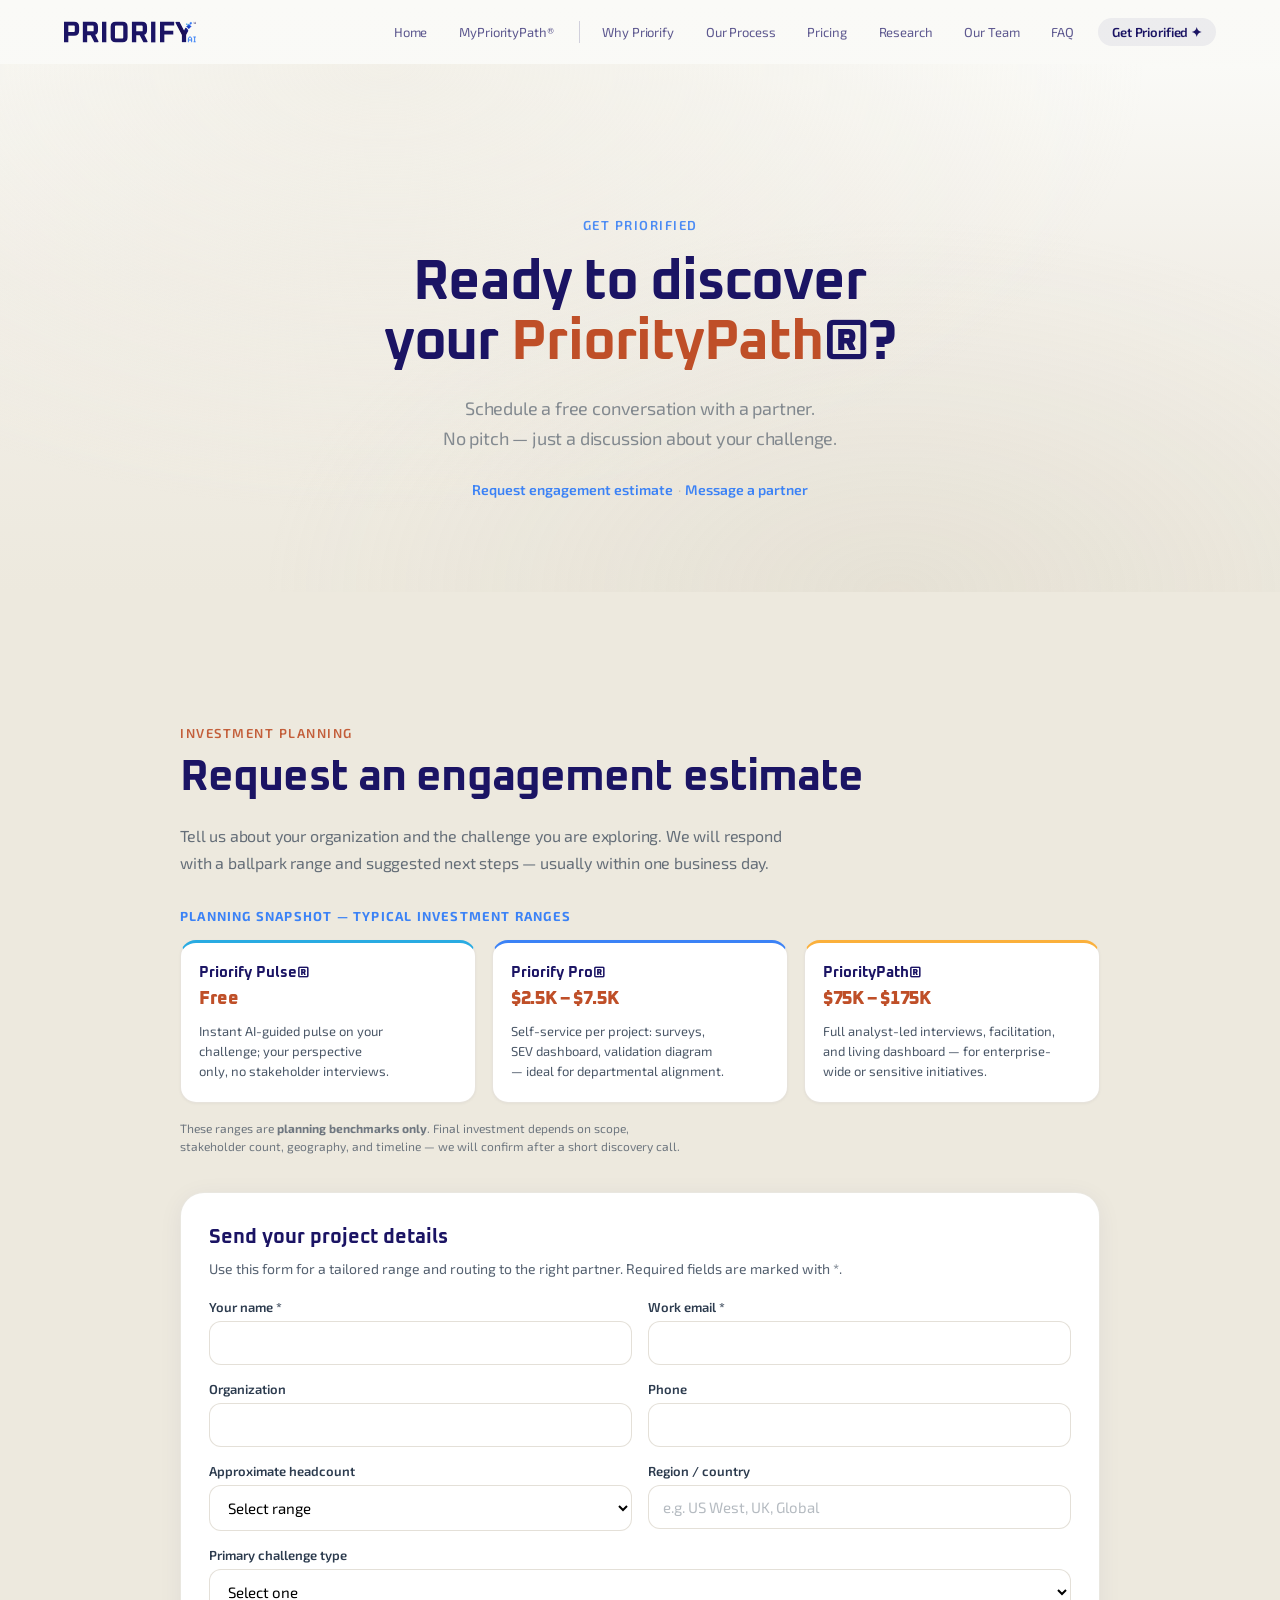
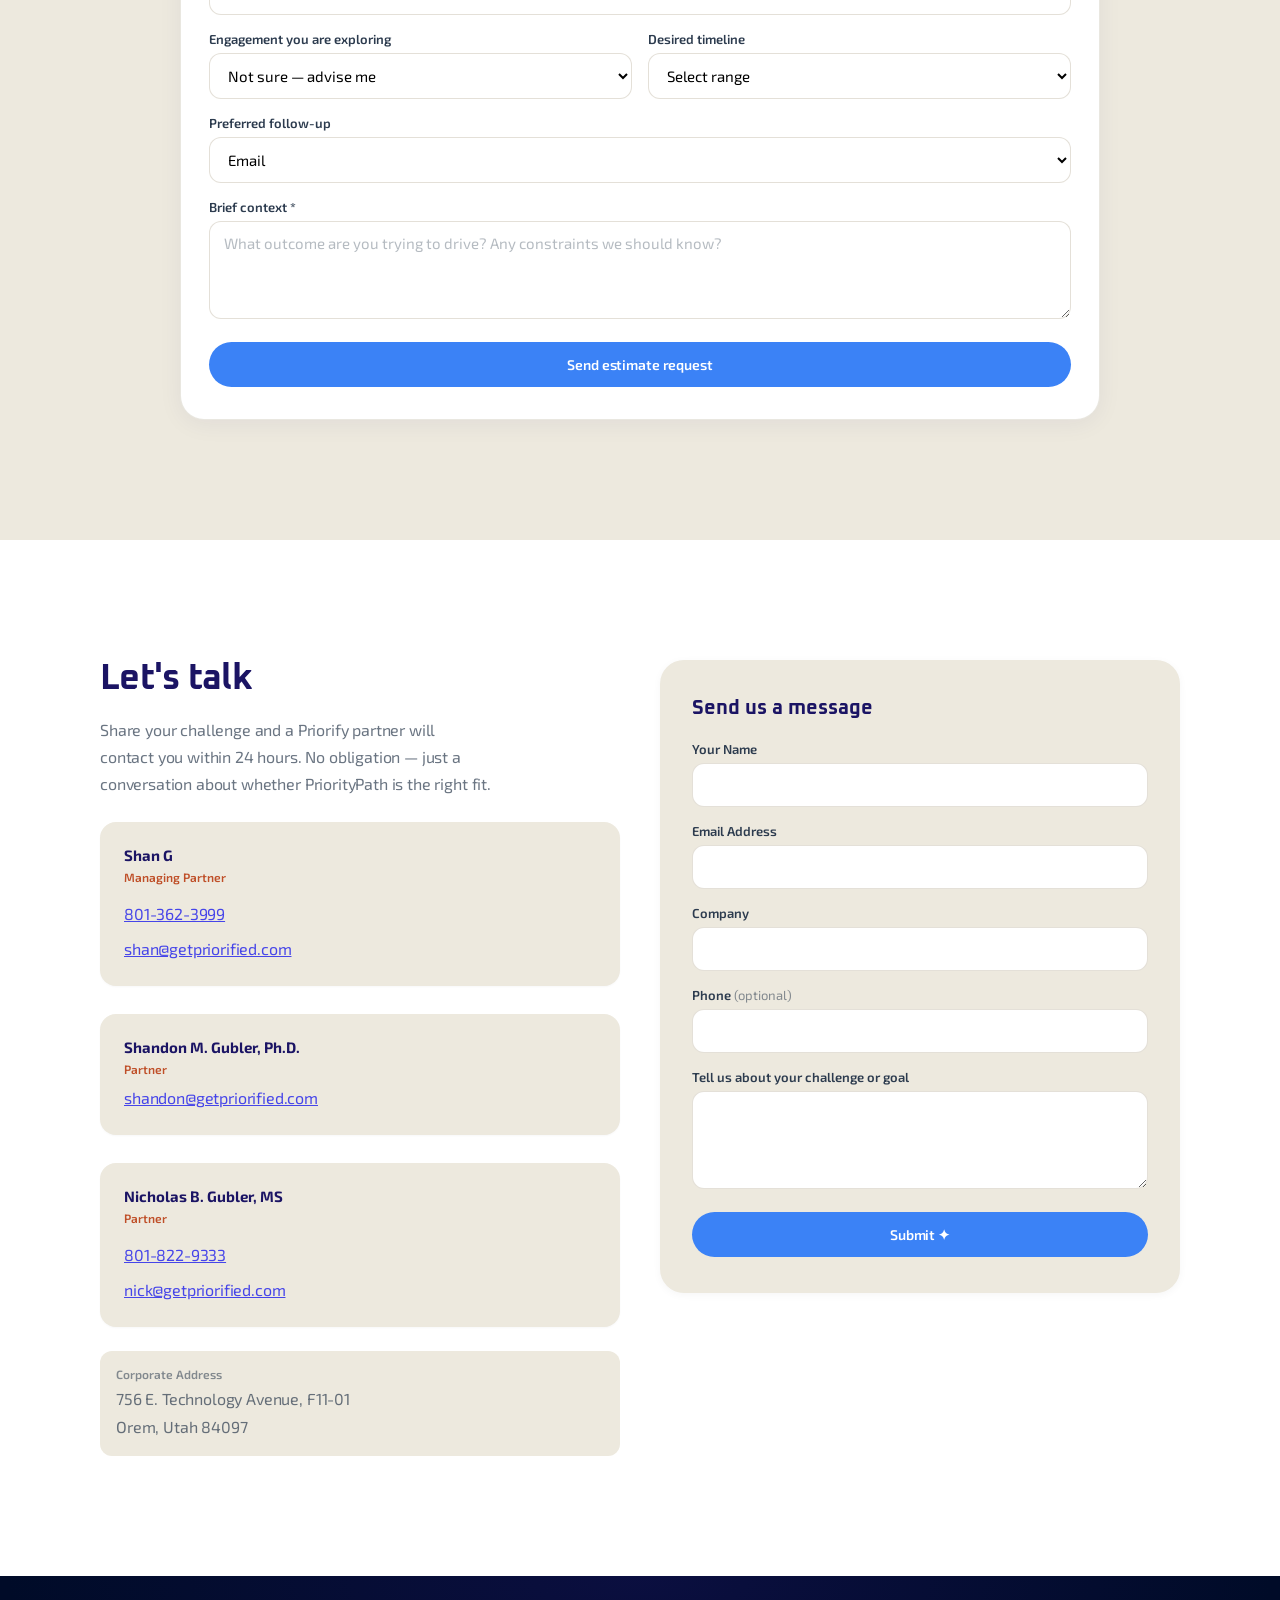
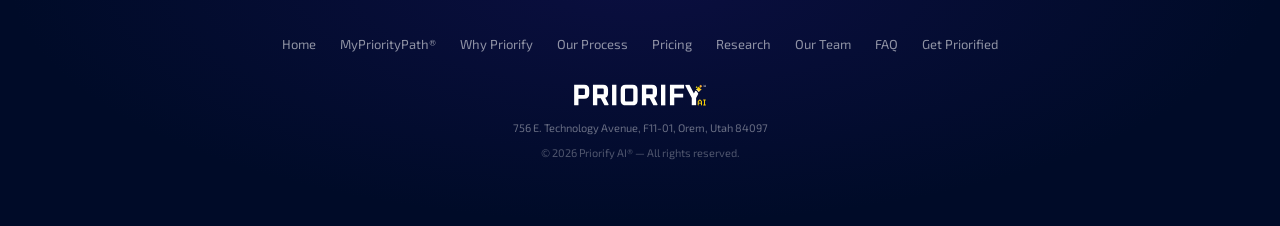
==== contact/index.html @ db8ce586 "Initial commit: Priorify static site (pages, assets, team grid, process SVGs) Made-with: Cursor" ====
<!DOCTYPE html>
<html lang="en">
  <head>
    <meta charset="utf-8" />
    <meta name="viewport" content="width=device-width, initial-scale=1" />
    <script>
      window.dataLayer = window.dataLayer || [];
    </script>
    <script>
      (function (w, d, s, l, i) {
        w[l] = w[l] || [];
        w[l].push({ "gtm.start": new Date().getTime(), event: "gtm.js" });
        var f = d.getElementsByTagName(s)[0],
          j = d.createElement(s),
          dl = l != "dataLayer" ? "&l=" + l : "";
        j.async = true;
        j.src = "https://www.googletagmanager.com/gtm.js?id=" + i + dl;
        f.parentNode.insertBefore(j, f);
      })(window, document, "script", "dataLayer", "GTM-PLTQ3Q4B");
    </script>
    <!-- GA4 pageviews: gtag + analytics.js. Do not add a second GA4 Configuration tag in GTM. -->
    <script async src="https://www.googletagmanager.com/gtag/js?id=G-PKGY8GTT1T"></script>
    <script src="/js/analytics.js"></script>
    <title>Contact — Priorify AI</title>
    <meta
      name="description"
      content="Request an engagement estimate or message a Priorify partner. Planning ranges for Pulse, Pro, and PriorityPath — responses typically within one business day."
    />
    <link rel="canonical" href="https://priorify.ai/contact/" />
    <link rel="icon" href="/assets/images/favicon-y.svg" type="image/svg+xml" />
    <link rel="apple-touch-icon" href="/assets/images/favicon-y.svg" />
    <meta property="og:type" content="website" />
    <meta property="og:url" content="https://priorify.ai/contact/" />
    <meta property="og:title" content="Contact — Priorify AI" />
    <meta property="og:description" content="Request an engagement estimate or message a Priorify partner. Planning ranges for Pulse, Pro, and PriorityPath — responses typically within one business day." />
    <meta property="og:image" content="https://priorify.ai/assets/images/logo-blue.svg" />
    <meta property="og:site_name" content="Priorify® — The Prioritization Company" />
    <meta name="twitter:card" content="summary_large_image" />
    <meta name="twitter:title" content="Contact — Priorify AI" />
    <meta name="twitter:description" content="Request an engagement estimate or message a Priorify partner. Planning ranges for Pulse, Pro, and PriorityPath — responses typically within one business day." />
    <meta name="twitter:image" content="https://priorify.ai/assets/images/logo-blue.svg" />
    <link rel="stylesheet" href="/css/main.css" />
  </head>
  <body>
    <noscript
      ><iframe
        src="https://www.googletagmanager.com/ns.html?id=GTM-PLTQ3Q4B"
        height="0"
        width="0"
        style="display: none; visibility: hidden"
        title="Google Tag Manager"
      ></iframe
    ></noscript>

    <header class="site-header" role="banner">
      <a class="skip-link" href="#main">Skip to main content</a>
      <div class="site-header__inner">
        <a class="site-header__logo" href="/">
          <img class="logo-default" src="/assets/images/logo-blue.svg" width="200" height="28" alt="Priorify AI" />
          <img class="logo-scrolled" src="/assets/images/logo-yellow.svg" width="200" height="28" alt="" />
        </a>
        <nav class="site-nav" aria-label="Primary">
          <div class="site-nav__group site-nav__group--paths" role="group" aria-label="Choose your path">
          <a href="/" title="Organization &amp; team engagements">Home</a>
          <a href="/myprioritypath/" class="site-nav__link--individual" title="Individuals — personal &amp; career goals">MyPriorityPath®</a>
          </div>
          <span class="site-nav__sep" aria-hidden="true"></span>
          <div class="site-nav__group site-nav__group--learn" role="group" aria-label="Methodology and company">
          <a href="/why-priorify/">Why Priorify</a>
          <a href="/our-process/">Our Process</a>
          <a href="/pricing/">Pricing</a>
          <a href="/research/">Research</a>
          <a href="/our-team/">Our Team</a>
          <a href="/faq/">FAQ</a>
          </div>
          <a class="btn-nav-cta" href="/contact/" aria-current="page">Get Priorified ✦</a>
        </nav>
        <button type="button" class="site-header__toggle" aria-expanded="false" aria-controls="site-nav-mobile" aria-label="Open menu">
          <span class="site-header__toggle-bar"></span><span class="site-header__toggle-bar"></span><span class="site-header__toggle-bar"></span>
        </button>
      </div>
      <div id="site-nav-mobile" class="site-nav-mobile" hidden>
        <div class="site-nav-mobile__group site-nav-mobile__group--paths" role="group" aria-label="Choose your path">
        <a href="/">Home</a>
        <a href="/myprioritypath/" class="site-nav-mobile__link--individual">MyPriorityPath®</a>
        </div>
        <div class="site-nav-mobile__sep" aria-hidden="true"></div>
        <div class="site-nav-mobile__group site-nav-mobile__group--learn" role="group" aria-label="Methodology and company">
        <a href="/why-priorify/">Why Priorify</a>
        <a href="/our-process/">Our Process</a>
        <a href="/pricing/">Pricing</a>
        <a href="/research/">Research</a>
        <a href="/our-team/">Our Team</a>
        <a href="/faq/">FAQ</a>
        </div>
        <a class="btn-nav-cta" href="/contact/" aria-current="page">Get Priorified ✦</a>
      </div>
    </header>

    <main id="main" class="page-main">
      <section class="hero">
        <div class="hero__inner">
          <p class="hero__label">Get Priorified</p>
          <h1 class="hero__title">Ready to discover your <span class="accent">PriorityPath</span>®?</h1>
          <p class="hero__subtitle">Schedule a free conversation with a partner.<br />No pitch — just a discussion about your challenge.</p>
          <p class="hero__jump">
            <a href="#request-estimate">Request engagement estimate</a><span class="sep" aria-hidden="true">·</span><a href="#send-message">Message a partner</a>
          </p>
        </div>
      </section>

      <section id="request-estimate" class="section section--cream estimate-section" aria-labelledby="estimate-heading">
        <div class="section__inner" style="max-width: 920px">
          <p class="section-label section-label--orange">Investment planning</p>
          <h2 id="estimate-heading" class="section-title">Request an engagement estimate</h2>
          <p class="prose" style="max-width: 640px; margin-bottom: 0">
            Tell us about your organization and the challenge you are exploring. We will respond with a ballpark range and suggested next steps — usually within one business day.
          </p>

          <div class="planning-snapshot">
            <h3 class="planning-snapshot__title" id="snapshot-title">Planning snapshot — typical investment ranges</h3>
            <div class="planning-snapshot__grid">
              <article class="snapshot-card snapshot-card--pulse">
                <h4 class="snapshot-card__name">Priorify Pulse®</h4>
                <p class="snapshot-card__range">Free</p>
                <p class="snapshot-card__note">Instant AI-guided pulse on your challenge; your perspective only, no stakeholder interviews.</p>
              </article>
              <article class="snapshot-card snapshot-card--pro">
                <h4 class="snapshot-card__name">Priorify Pro®</h4>
                <p class="snapshot-card__range">$2.5K – $7.5K</p>
                <p class="snapshot-card__note">Self-service per project: surveys, SEV dashboard, validation diagram — ideal for departmental alignment.</p>
              </article>
              <article class="snapshot-card snapshot-card--path">
                <h4 class="snapshot-card__name">PriorityPath®</h4>
                <p class="snapshot-card__range">$75K – $175K</p>
                <p class="snapshot-card__note">Full analyst-led interviews, facilitation, and living dashboard — for enterprise-wide or sensitive initiatives.</p>
              </article>
            </div>
            <p class="estimate-disclaimer">
              These ranges are <strong>planning benchmarks only</strong>. Final investment depends on scope, stakeholder count, geography, and timeline — we will confirm after a short discovery call.
            </p>
          </div>

          <div class="estimate-form-panel">
            <form class="contact-form estimate-form" data-estimate-form action="#" method="post">
              <h3 class="contact-form__title">Send your project details</h3>
              <p class="estimate-form__lede">Use this form for a tailored range and routing to the right partner. Required fields are marked with <span aria-hidden="true">*</span>.</p>
              <p class="form-msg" data-estimate-form-message></p>
              <div class="contact-form__hp" aria-hidden="true">
                <label for="est-hp-website">Company website</label>
                <input id="est-hp-website" name="company_website" type="text" tabindex="-1" autocomplete="off" />
              </div>

              <div class="contact-form__field contact-form__field--split">
                <div>
                  <label for="est-name">Your name <span aria-hidden="true">*</span></label>
                  <input id="est-name" name="name" type="text" autocomplete="name" required />
                </div>
                <div>
                  <label for="est-email">Work email <span aria-hidden="true">*</span></label>
                  <input id="est-email" name="email" type="email" autocomplete="email" required />
                </div>
              </div>

              <div class="contact-form__field contact-form__field--split">
                <div>
                  <label for="est-company">Organization</label>
                  <input id="est-company" name="company" type="text" autocomplete="organization" />
                </div>
                <div>
                  <label for="est-phone">Phone</label>
                  <input id="est-phone" name="phone" type="tel" autocomplete="tel" />
                </div>
              </div>

              <div class="contact-form__field contact-form__field--split">
                <div>
                  <label for="est-headcount">Approximate headcount</label>
                  <select id="est-headcount" name="headcount">
                    <option value="">Select range</option>
                    <option value="1-50">1 – 50</option>
                    <option value="51-500">51 – 500</option>
                    <option value="501-5000">501 – 5,000</option>
                    <option value="5000+">5,000+</option>
                  </select>
                </div>
                <div>
                  <label for="est-region">Region / country</label>
                  <input id="est-region" name="region" type="text" placeholder="e.g. US West, UK, Global" autocomplete="country-name" />
                </div>
              </div>

              <div class="contact-form__field">
                <label for="est-challenge">Primary challenge type</label>
                <select id="est-challenge" name="challenge_type">
                  <option value="">Select one</option>
                  <option value="strategic-alignment">Strategic alignment &amp; prioritization</option>
                  <option value="transformation">Transformation / change</option>
                  <option value="ma">M&amp;A integration</option>
                  <option value="operations">Operations / execution</option>
                  <option value="product">Product or portfolio strategy</option>
                  <option value="culture">Culture / leadership</option>
                  <option value="other">Other</option>
                </select>
              </div>

              <div class="contact-form__field contact-form__field--split">
                <div>
                  <label for="est-tier">Engagement you are exploring</label>
                  <select id="est-tier" name="tier_interest">
                    <option value="">Not sure — advise me</option>
                    <option value="pulse">Pulse (free)</option>
                    <option value="pro">Pro (self-service)</option>
                    <option value="prioritypath">Full PriorityPath®</option>
                  </select>
                </div>
                <div>
                  <label for="est-timeline">Desired timeline</label>
                  <select id="est-timeline" name="timeline">
                    <option value="">Select range</option>
                    <option value="asap">ASAP / this quarter</option>
                    <option value="1-3mo">1 – 3 months</option>
                    <option value="3-6mo">3 – 6 months</option>
                    <option value="exploring">Just exploring</option>
                  </select>
                </div>
              </div>

              <div class="contact-form__field">
                <label for="est-contact-pref">Preferred follow-up</label>
                <select id="est-contact-pref" name="contact_preference">
                  <option value="email">Email</option>
                  <option value="phone">Phone</option>
                </select>
              </div>

              <div class="contact-form__field">
                <label for="est-context">Brief context <span aria-hidden="true">*</span></label>
                <textarea id="est-context" name="context" rows="4" required placeholder="What outcome are you trying to drive? Any constraints we should know?"></textarea>
              </div>

              <button type="submit" class="btn btn--blue contact-form__submit">Send estimate request</button>
            </form>
          </div>
        </div>
      </section>

      <section id="send-message" class="section" aria-labelledby="contact-title">
        <div class="section__inner two-col-split">
          <div>
            <h2 id="contact-title" class="section-title" style="font-size: clamp(24px, 3vw, 36px); margin-bottom: 16px">Let's talk</h2>
            <p class="prose">
              Share your challenge and a Priorify partner will contact you within 24 hours. No obligation — just a conversation about whether PriorityPath is the right fit.
            </p>
            <div class="partner-cards">
              <article class="partner-card">
                <h3 class="partner-card__name"><a href="/shan-g/">Shan G</a></h3>
                <p class="partner-card__role">Managing Partner</p>
                <p class="prose" style="margin-bottom: 8px"><a href="tel:+18013623999">801-362-3999</a></p>
                <p class="prose" style="margin: 0"><a href="mailto:shan@getpriorified.com">shan@getpriorified.com</a></p>
              </article>
              <article class="partner-card">
                <h3 class="partner-card__name"><a href="/shandon-m-gubler/">Shandon M. Gubler, Ph.D.</a></h3>
                <p class="partner-card__role">Partner</p>
                <p class="prose" style="margin: 0"><a href="mailto:shandon@getpriorified.com">shandon@getpriorified.com</a></p>
              </article>
              <article class="partner-card">
                <h3 class="partner-card__name">Nicholas B. Gubler, MS</h3>
                <p class="partner-card__role">Partner</p>
                <p class="prose" style="margin-bottom: 8px"><a href="tel:+18018229333">801-822-9333</a></p>
                <p class="prose" style="margin: 0"><a href="mailto:nick@getpriorified.com">nick@getpriorified.com</a></p>
              </article>
            </div>
            <div class="address-block">
              <p class="address-block__label">Corporate Address</p>
              <p class="prose" style="margin: 0">756 E. Technology Avenue, F11-01<br />Orem, Utah 84097</p>
            </div>
          </div>
          <div>
            <form class="contact-form contact-form--panel" data-contact-form action="#" method="post">
              <h3 class="contact-form__title">Send us a message</h3>
              <p class="form-msg" data-form-message></p>
              <div class="contact-form__hp" aria-hidden="true">
                <label for="contact-hp-website">Company website</label>
                <input id="contact-hp-website" name="company_website" type="text" tabindex="-1" autocomplete="off" />
              </div>
              <div class="contact-form__field">
                <label for="contact-name">Your Name</label>
                <input id="contact-name" name="name" type="text" autocomplete="name" required />
              </div>
              <div class="contact-form__field">
                <label for="contact-email">Email Address</label>
                <input id="contact-email" name="email" type="email" autocomplete="email" required />
              </div>
              <div class="contact-form__field">
                <label for="contact-company">Company</label>
                <input id="contact-company" name="company" type="text" autocomplete="organization" />
              </div>
              <div class="contact-form__field">
                <label for="contact-phone">Phone <span class="optional">(optional)</span></label>
                <input id="contact-phone" name="phone" type="tel" autocomplete="tel" />
              </div>
              <div class="contact-form__field">
                <label for="contact-message">Tell us about your challenge or goal</label>
                <textarea id="contact-message" name="message" rows="4" required></textarea>
              </div>
              <button type="submit" class="btn btn--blue contact-form__submit">Submit ✦</button>
            </form>
          </div>
        </div>
      </section>
    </main>

    <footer class="site-footer" role="contentinfo">
      <div class="site-footer__links">
        <a href="/">Home</a>
        <a href="/myprioritypath/">MyPriorityPath®</a>
        <a href="/why-priorify/">Why Priorify</a>
        <a href="/our-process/">Our Process</a>
        <a href="/pricing/">Pricing</a>
        <a href="/research/">Research</a>
        <a href="/our-team/">Our Team</a>
        <a href="/faq/">FAQ</a>
        <a href="/contact/">Get Priorified</a>
      </div>
      <div class="site-footer__logo"><img src="/assets/images/logo-yellow.svg" width="200" height="28" alt="Priorify AI" /></div>
      <p class="site-footer__addr">756 E. Technology Avenue, F11-01, Orem, Utah 84097</p>
      <p class="site-footer__copy">© <span data-year></span> Priorify AI® — All rights reserved.</p>
    </footer>
    <script src="/js/main.js" defer></script>
  </body>
</html>
---- css/main.css ----
/* Priorify AI — static site. Brand tokens from reference/priorify-ai-site.jsx; confirm with brand owner before final lock-in. */

@import url("https://fonts.googleapis.com/css2?family=Oxanium:wght@400;500;600;700;800&family=Exo+2:ital,wght@0,300;0,400;0,500;0,600;0,700;0,800;1,400&display=swap");

:root {
  /* process-step icons: SVG/PNG on light wells — no color filter. */
  --color-navy: #1b1464;
  --color-orange: #bf4f28;
  --color-deep-orange: #a35139;
  --color-tan: #c9c2b2;
  --color-cream: #ede9de;
  --color-slate: #2c3b4e;
  --color-blue: #3b82f6;
  --color-dk-blue: #1d4ed8;
  --color-amber: #fbb03b;
  --color-green: #23d95f;
  --color-gold: #ffd506;
  --color-lt-blue: #29abe2;
  --color-white: #ffffff;
  /* Process step cards/tabs: solid white — no tint gradient over icons. */
  --process-block-bg: var(--color-white);
  --process-icon-well-bg: var(--color-white);
  --color-page-bg: linear-gradient(180deg, #fafaf7 0%, #f5f2eb 50%, #ede9de 100%);
  --font-heading: "Oxanium", system-ui, sans-serif;
  --font-body: "Exo 2", -apple-system, BlinkMacSystemFont, sans-serif;
  --ease: cubic-bezier(0.25, 0.46, 0.45, 0.94);
  --ease-out: cubic-bezier(0.16, 1, 0.3, 1);
  --breakpoint-md: 768px;
  --breakpoint-lg: 1024px;
  --focus-ring: 2px solid var(--color-blue);
  --focus-offset: 2px;
}

*,
*::before,
*::after {
  box-sizing: border-box;
}

html {
  scroll-behavior: smooth;
  font-size: 16px;
}

body {
  margin: 0;
  font-family: var(--font-body);
  color: var(--color-slate);
  background: #ede9de;
  background-image: linear-gradient(180deg, #fafaf7 0%, #f5f2eb 50%, #ede9de 100%);
  overflow-x: hidden;
  text-rendering: optimizeLegibility;
  -webkit-font-smoothing: antialiased;
}

p,
h1,
h2,
h3 {
  text-wrap: balance;
}

::selection {
  background: var(--color-blue);
  color: var(--color-white);
}

:focus-visible {
  outline: var(--focus-ring);
  outline-offset: var(--focus-offset);
}

.skip-link {
  position: absolute;
  left: 1rem;
  top: 1rem;
  padding: 0.5rem 1rem;
  background: var(--color-navy);
  color: var(--color-white);
  text-decoration: none;
  z-index: 200;
  clip: rect(0 0 0 0);
  clip-path: inset(50%);
  width: 1px;
  height: 1px;
  overflow: hidden;
  white-space: nowrap;
}

.skip-link:focus {
  clip: auto;
  clip-path: none;
  width: auto;
  height: auto;
}

/* Header */
.site-header {
  position: fixed;
  top: 0;
  left: 0;
  right: 0;
  z-index: 100;
  background: transparent;
  transition: background 0.4s, border-color 0.4s, backdrop-filter 0.4s;
  border-bottom: 1px solid transparent;
}

.site-header.is-scrolled {
  background: rgba(0, 11, 40, 0.95);
  backdrop-filter: blur(12px);
  border-bottom-color: rgba(201, 194, 178, 0.15);
}

.site-header__inner {
  max-width: 1200px;
  margin: 0 auto;
  padding: 0 24px;
  display: flex;
  align-items: center;
  justify-content: space-between;
  height: 64px;
}

.site-header__logo {
  display: flex;
  align-items: center;
  border: none;
  background: none;
  padding: 0;
  cursor: pointer;
  text-decoration: none;
}

.site-header__logo img {
  height: 22px;
  width: auto;
  transition: opacity 0.3s;
}

.site-header__logo .logo-scrolled {
  display: none;
}

.site-header.is-scrolled .logo-default {
  display: none;
}

.site-header.is-scrolled .logo-scrolled {
  display: block;
}

.site-nav {
  display: none;
  align-items: center;
  gap: 0;
  flex-wrap: wrap;
  justify-content: flex-end;
  row-gap: 8px;
}

@media (min-width: 769px) {
  .site-nav {
    display: flex;
  }
}

.site-nav__group {
  display: flex;
  align-items: center;
  gap: 4px;
}

.site-nav__sep {
  width: 1px;
  height: 22px;
  margin: 0 8px 0 12px;
  flex-shrink: 0;
  background: rgba(27, 20, 100, 0.18);
  align-self: center;
}

.site-nav__link--individual {
  border: 1px solid rgba(59, 130, 246, 0.42);
  background: rgba(59, 130, 246, 0.08);
  font-weight: 500;
}

.site-nav__link--individual:hover {
  background: rgba(59, 130, 246, 0.14);
  border-color: rgba(59, 130, 246, 0.55);
}

.site-nav a.site-nav__link--individual[aria-current="page"] {
  font-weight: 600;
  background: rgba(59, 130, 246, 0.18);
  border-color: rgba(59, 130, 246, 0.55);
  color: var(--color-navy);
}

.site-header.is-scrolled .site-nav__sep {
  background: rgba(255, 255, 255, 0.28);
}

.site-header.is-scrolled .site-nav__link--individual {
  border-color: rgba(255, 255, 255, 0.35);
  background: rgba(255, 255, 255, 0.1);
  color: rgba(255, 255, 255, 0.92);
}

.site-header.is-scrolled .site-nav__link--individual:hover {
  background: rgba(255, 255, 255, 0.18);
  border-color: rgba(255, 255, 255, 0.45);
  color: var(--color-white);
}

.site-header.is-scrolled .site-nav a.site-nav__link--individual[aria-current="page"] {
  background: rgba(255, 255, 255, 0.2);
  border-color: rgba(255, 255, 255, 0.5);
  color: var(--color-white);
}

.site-nav a {
  background: none;
  border: none;
  color: rgba(27, 20, 100, 0.7);
  cursor: pointer;
  font-size: 13px;
  font-weight: 400;
  padding: 6px 14px;
  border-radius: 999px;
  font-family: var(--font-body);
  letter-spacing: -0.01em;
  text-decoration: none;
  transition: color 0.35s var(--ease), background 0.35s var(--ease);
}

.site-nav a:hover {
  color: var(--color-navy);
}

.site-nav a[aria-current="page"] {
  font-weight: 600;
  background: rgba(27, 20, 100, 0.06);
  color: var(--color-navy);
}

.site-header.is-scrolled .site-nav a {
  color: rgba(255, 255, 255, 0.75);
}

.site-header.is-scrolled .site-nav a[aria-current="page"] {
  color: var(--color-white);
  background: rgba(255, 255, 255, 0.12);
}

.site-header.is-scrolled .site-nav a:hover {
  color: var(--color-white);
}

.btn-nav-cta {
  margin-left: 10px;
  background: var(--color-blue);
  color: var(--color-white);
  padding: 8px 20px;
  border-radius: 999px;
  border: none;
  font-size: 13px;
  font-weight: 600;
  cursor: pointer;
  font-family: var(--font-body);
  letter-spacing: -0.01em;
  text-decoration: none;
}

.site-header__toggle {
  display: flex;
  flex-direction: column;
  gap: 5px;
  background: none;
  border: none;
  cursor: pointer;
  padding: 8px;
}

@media (min-width: 769px) {
  .site-header__toggle {
    display: none;
  }
}

.site-header__toggle-bar {
  width: 22px;
  height: 2px;
  background: var(--color-navy);
  transition: transform 0.3s, opacity 0.3s;
}

.site-header.is-scrolled .site-header__toggle-bar {
  background: var(--color-white);
}

.site-header__toggle[aria-expanded="true"] .site-header__toggle-bar:nth-child(1) {
  transform: rotate(45deg) translateY(7px);
}

.site-header__toggle[aria-expanded="true"] .site-header__toggle-bar:nth-child(2) {
  opacity: 0;
  transform: scaleX(0);
}

.site-header__toggle[aria-expanded="true"] .site-header__toggle-bar:nth-child(3) {
  transform: rotate(-45deg) translateY(-7px);
}

.site-nav-mobile {
  display: none;
  background: linear-gradient(180deg, #fafaf7 0%, #f5f2eb 50%, #ede9de 100%);
  padding: 16px 24px;
  border-top: 1px solid rgba(201, 194, 178, 0.4);
}

.site-nav-mobile.is-open {
  display: block;
}

@media (min-width: 769px) {
  .site-nav-mobile {
    display: none !important;
  }
}

.site-nav-mobile a {
  display: block;
  width: 100%;
  text-align: left;
  background: none;
  border: none;
  border-bottom: 1px solid rgba(201, 194, 178, 0.25);
  color: var(--color-navy);
  font-size: 16px;
  padding: 12px 0;
  cursor: pointer;
  font-family: var(--font-body);
  text-decoration: none;
}

.site-nav-mobile a[aria-current="page"] {
  color: var(--color-blue);
}

.site-nav-mobile .btn-nav-cta {
  display: inline-block;
  margin-top: 12px;
  width: auto;
}

.site-nav-mobile__sep {
  height: 1px;
  margin: 4px 0 16px;
  background: rgba(201, 194, 178, 0.65);
  border: none;
}

.site-nav-mobile__link--individual {
  border: 1px solid rgba(59, 130, 246, 0.38);
  background: rgba(59, 130, 246, 0.07);
  border-radius: 10px;
  margin-bottom: 2px;
  padding-left: 12px !important;
  padding-right: 12px !important;
}

.site-nav-mobile__link--individual[aria-current="page"] {
  border-color: rgba(59, 130, 246, 0.55);
  background: rgba(59, 130, 246, 0.12);
}

/* Hero */
.hero {
  display: flex;
  flex-direction: column;
  align-items: center;
  background: radial-gradient(ellipse at 30% 0%, rgba(237, 233, 222, 0.6), transparent 60%),
    radial-gradient(ellipse at 70% 100%, rgba(201, 194, 178, 0.2), transparent 50%),
    linear-gradient(180deg, #fafaf7 0%, #f2efe8 40%, #ede9de 100%);
  padding: 140px 32px 80px;
  text-align: center;
  position: relative;
  overflow: hidden;
}

.hero__inner {
  position: relative;
  z-index: 1;
  max-width: 800px;
  width: 100%;
}

.hero__label {
  font-size: 13px;
  font-weight: 600;
  letter-spacing: 1.5px;
  text-transform: uppercase;
  color: var(--color-blue);
  margin-bottom: 20px;
  opacity: 0.9;
}

.hero__title {
  font-size: clamp(34px, 5.5vw, 56px);
  font-weight: 700;
  color: var(--color-navy);
  line-height: 1.08;
  font-family: var(--font-heading);
  margin: 0 0 20px;
  letter-spacing: -0.02em;
}

.hero__subtitle {
  font-size: 18px;
  color: var(--color-slate);
  line-height: 1.65;
  max-width: 560px;
  margin: 0 auto;
  opacity: 0.55;
  font-weight: 400;
  letter-spacing: -0.01em;
}

.hero__subtitle .accent {
  color: var(--color-orange);
}

.hero__title .accent {
  color: var(--color-orange);
}

.hero__kicker {
  font-size: 13px;
  color: var(--color-slate);
  opacity: 0.5;
  margin: -8px 0 18px;
  font-weight: 500;
  letter-spacing: 0.02em;
}

/* Audience path — organizations vs individuals (home + MyPriorityPath) */
.hero-paths {
  background: var(--color-cream);
  border-top: 1px solid rgba(201, 194, 178, 0.45);
  border-bottom: 1px solid rgba(201, 194, 178, 0.45);
  padding: 28px 24px 32px;
}

.hero-paths__inner {
  max-width: 960px;
  margin: 0 auto;
  display: grid;
  grid-template-columns: 1fr;
  gap: 14px;
}

@media (min-width: 768px) {
  .hero-paths__inner {
    grid-template-columns: 1fr 1fr;
    gap: 18px;
    align-items: stretch;
  }
}

.hero-paths__item {
  border-radius: 14px;
  padding: 20px 22px;
  border: 1px solid rgba(201, 194, 178, 0.5);
  background: var(--color-white);
  text-align: left;
}

.hero-paths__item--current {
  border-color: rgba(59, 130, 246, 0.35);
  box-shadow: 0 1px 0 rgba(27, 20, 100, 0.04);
}

.hero-paths__link {
  display: block;
  text-decoration: none;
  color: inherit;
  transition: border-color 0.2s ease, box-shadow 0.2s ease, transform 0.2s ease;
}

.hero-paths__link:hover {
  border-color: rgba(59, 130, 246, 0.55);
  box-shadow: 0 8px 28px rgba(27, 20, 100, 0.07);
}

.hero-paths__link:focus-visible {
  outline: var(--focus-ring);
  outline-offset: 3px;
}

.hero-paths__badge {
  display: block;
  font-size: 11px;
  font-weight: 700;
  letter-spacing: 0.12em;
  text-transform: uppercase;
  color: var(--color-blue);
  margin-bottom: 10px;
}

.hero-paths__item--current .hero-paths__badge {
  color: var(--color-navy);
  opacity: 0.55;
}

.hero-paths__title {
  font-size: 18px;
  font-weight: 700;
  font-family: var(--font-heading);
  color: var(--color-navy);
  margin: 0 0 8px;
  line-height: 1.25;
}

.hero-paths__text {
  font-size: 14px;
  color: var(--color-slate);
  opacity: 0.72;
  margin: 0;
  line-height: 1.55;
}

.hero-paths__cta {
  display: inline-block;
  margin-top: 12px;
  font-size: 14px;
  font-weight: 600;
  color: var(--color-blue);
}

.hero-paths__link:hover .hero-paths__cta {
  text-decoration: underline;
}

.hero-paths__page-title {
  font-size: clamp(15px, 2vw, 18px);
  font-weight: 700;
  font-family: var(--font-heading);
  color: var(--color-navy);
  text-align: center;
  margin: 0 auto 20px;
  max-width: 36em;
  line-height: 1.35;
}

.hero-paths__sub {
  display: block;
  margin-top: 8px;
  font-size: 0.88em;
  font-weight: 500;
  color: var(--color-slate);
  opacity: 0.78;
  line-height: 1.45;
}

/* Sections */
.section {
  padding: 120px 32px;
  background: var(--color-white);
}

.section--cream {
  background: var(--color-cream);
}

.section__inner {
  max-width: 1080px;
  margin: 0 auto;
}

.section-label {
  font-size: 13px;
  font-weight: 600;
  letter-spacing: 1.5px;
  text-transform: uppercase;
  color: var(--color-blue);
  margin-bottom: 12px;
  opacity: 0.9;
}

.section-label--orange {
  color: var(--color-orange);
}

.section-label--amber {
  color: var(--color-amber);
}

.section-title {
  font-size: clamp(28px, 4vw, 44px);
  font-weight: 700;
  color: var(--color-navy);
  line-height: 1.1;
  margin: 0 0 20px;
  font-family: var(--font-heading);
  letter-spacing: -0.02em;
}

.section-title .accent {
  color: var(--color-orange);
}

.subsection-title {
  font-size: 20px;
  font-weight: 600;
  color: var(--color-orange);
  font-family: var(--font-heading);
  margin: 36px 0 12px;
  letter-spacing: -0.01em;
}

.prose {
  font-size: 16px;
  color: var(--color-slate);
  line-height: 1.7;
  margin-bottom: 16px;
  opacity: 0.7;
  font-weight: 400;
  letter-spacing: -0.01em;
}

.text-center {
  text-align: center;
}

/* Stats strip */
.stats-strip {
  background: linear-gradient(135deg, #000b28 0%, #1b1464 40%, #1d4ed8 100%);
  padding: 44px 32px;
}

.stats-strip__inner {
  max-width: 1100px;
  margin: 0 auto;
  display: flex;
  flex-wrap: wrap;
  justify-content: center;
  gap: 28px 56px;
}

.stat {
  text-align: center;
  min-width: 140px;
}

.stat__num {
  font-size: 32px;
  font-weight: 700;
  color: var(--color-gold);
  font-family: var(--font-heading);
  line-height: 1;
  letter-spacing: -0.02em;
}

.stat__label {
  font-size: 12px;
  font-weight: 600;
  color: rgba(255, 255, 255, 0.85);
  margin-top: 5px;
}

.stat__sub {
  font-size: 11px;
  color: rgba(255, 255, 255, 0.45);
}

/* Buttons */
.btn {
  display: inline-block;
  padding: 12px 24px;
  border-radius: 999px;
  font-size: 14px;
  font-weight: 600;
  letter-spacing: -0.01em;
  cursor: pointer;
  font-family: var(--font-body);
  text-decoration: none;
  border: none;
  transition: transform 0.2s var(--ease), opacity 0.2s ease;
}

.btn:active {
  transform: scale(0.97);
}

.btn--primary {
  background: var(--color-navy);
  color: var(--color-white);
}

.btn--secondary {
  background: transparent;
  color: var(--color-navy);
  border: 1px solid rgba(201, 194, 178, 0.5);
}

.btn--blue {
  background: var(--color-blue);
  color: var(--color-white);
}

.btn-row {
  display: flex;
  flex-wrap: wrap;
  gap: 12px;
  justify-content: center;
  margin-top: 28px;
}

/* Process cards (home) — 5 steps with clear imagery */
.process-grid {
  display: grid;
  grid-template-columns: repeat(auto-fit, minmax(160px, 1fr));
  gap: 20px;
  max-width: 1100px;
  margin: 0 auto;
}

.process-card {
  background: var(--process-block-bg);
  border-radius: 20px;
  padding: 24px 18px 28px;
  text-align: center;
  box-shadow: 0 2px 6px rgba(0, 0, 0, 0.06), 0 10px 32px rgba(27, 20, 100, 0.08);
  border: 1px solid rgba(27, 20, 100, 0.12);
  display: flex;
  flex-direction: column;
  align-items: center;
  min-height: 100%;
  transition: border-color 0.25s ease, box-shadow 0.25s ease;
}

.process-card:hover {
  border-color: rgba(59, 130, 246, 0.45);
  box-shadow: 0 6px 24px rgba(27, 20, 100, 0.08), 0 2px 8px rgba(59, 130, 246, 0.12);
}

.process-card__step {
  font-size: 11px;
  font-weight: 800;
  letter-spacing: 0.12em;
  text-transform: uppercase;
  color: var(--color-deep-orange);
  margin: 0 0 12px;
}

.process-card__icon-wrap {
  width: 96px;
  height: 96px;
  margin: 0 auto 16px;
  display: flex;
  align-items: center;
  justify-content: center;
  padding: 10px;
  box-sizing: border-box;
  background: linear-gradient(165deg, #ffffff 0%, #f4f6fc 100%);
  border-radius: 22px;
  border: 1px solid rgba(27, 20, 100, 0.1);
  box-shadow:
    0 1px 2px rgba(0, 0, 0, 0.04),
    inset 0 1px 0 rgba(255, 255, 255, 0.9);
}

/* process-step-*: vector artwork — display as-is (do not invert). */
.process-card__icon-wrap img[src*="process-step"] {
  width: 72px;
  height: 72px;
  max-width: 100%;
  max-height: 100%;
  object-fit: contain;
  display: block;
}

.process-card__title {
  font-size: 16px;
  font-weight: 700;
  color: var(--color-navy);
  font-family: var(--font-heading);
  line-height: 1.3;
  margin: 0;
}

/* Legacy row (if used elsewhere) */
.process-row {
  display: flex;
  flex-wrap: nowrap;
  gap: 28px;
  overflow-x: auto;
  padding-bottom: 8px;
  -webkit-overflow-scrolling: touch;
}

/* Trusted — name grid (replace with logo images when brand approves) */
.trusted {
  margin-top: 64px;
  padding-top: 36px;
  border-top: 1px solid rgba(27, 20, 100, 0.1);
  max-width: 920px;
  margin-left: auto;
  margin-right: auto;
  animation: fadeUp 1.2s ease 0.4s both;
}

.trusted__label {
  font-size: clamp(12px, 1.65vw, 14px);
  font-weight: 700;
  letter-spacing: 0.12em;
  text-transform: uppercase;
  color: var(--color-navy);
  opacity: 0.72;
  margin: 0 auto 22px;
  max-width: 28em;
  line-height: 1.35;
  text-align: center;
}

.trusted__logos {
  list-style: none;
  margin: 0;
  padding: 0;
  display: grid;
  grid-template-columns: repeat(2, minmax(0, 1fr));
  gap: 10px;
}

@media (min-width: 520px) {
  .trusted__logos {
    grid-template-columns: repeat(4, minmax(0, 1fr));
    gap: 12px;
  }
}

@media (min-width: 900px) {
  .trusted__logos {
    gap: 14px;
  }
}

.trusted__logos li {
  margin: 0;
}

.trusted__name {
  display: flex;
  align-items: center;
  justify-content: center;
  text-align: center;
  min-height: 56px;
  height: 100%;
  padding: 12px 10px;
  font-size: clamp(14px, 1.85vw, 16px);
  font-weight: 700;
  font-family: var(--font-heading);
  letter-spacing: -0.02em;
  line-height: 1.2;
  color: var(--color-navy);
  background: linear-gradient(180deg, rgba(255, 255, 255, 0.95) 0%, rgba(248, 250, 252, 0.98) 100%);
  border: 1px solid rgba(27, 20, 100, 0.12);
  border-radius: 14px;
  box-shadow: 0 1px 2px rgba(0, 0, 0, 0.04), 0 4px 16px rgba(27, 20, 100, 0.05);
  transition: border-color 0.2s ease, box-shadow 0.2s ease;
}

@media (hover: hover) and (pointer: fine) {
  .trusted__logos li:hover .trusted__name {
    border-color: rgba(59, 130, 246, 0.35);
    box-shadow: 0 2px 8px rgba(59, 130, 246, 0.1);
  }
}

/* AI Demo */
.ai-demo {
  max-width: 680px;
  margin: 36px auto 0;
  width: 100%;
  animation: fadeUp 1s ease 0.2s both;
}

.ai-demo__label {
  display: block;
  font-size: 14px;
  color: var(--color-orange);
  font-weight: 600;
  margin-bottom: 12px;
  text-align: left;
}

.ai-demo__input-row {
  display: flex;
  border-radius: 12px;
  overflow: hidden;
  background: rgba(255, 255, 255, 0.85);
  border: 2px solid var(--color-orange);
}

.ai-demo textarea {
  flex: 1;
  padding: 16px 20px;
  border: none;
  outline: none;
  color: var(--color-navy);
  font-size: 16px;
  font-family: var(--font-body);
  resize: none;
  line-height: 1.5;
  min-height: 72px;
}

.ai-demo__next {
  padding: 16px 28px;
  background: rgba(201, 194, 178, 0.3);
  border: none;
  color: var(--color-slate);
  font-size: 15px;
  font-weight: 600;
  cursor: pointer;
  font-family: var(--font-body);
  white-space: nowrap;
  align-self: stretch;
}

.ai-demo__next:not(:disabled) {
  background: var(--color-blue);
  color: var(--color-white);
  cursor: pointer;
}

.ai-demo__hint {
  font-size: 11px;
  color: var(--color-slate);
  opacity: 0.5;
  margin-top: 10px;
  text-align: center;
}

.ai-demo__loading {
  text-align: center;
  padding: 40px 0;
}

.loading-dots {
  display: inline-flex;
  gap: 8px;
}

.loading-dots span {
  width: 8px;
  height: 8px;
  border-radius: 50%;
  background: var(--color-blue);
  animation: pulse 1.2s ease-in-out infinite;
}

.loading-dots span:nth-child(2) {
  animation-delay: 0.2s;
}

.loading-dots span:nth-child(3) {
  animation-delay: 0.4s;
}

.ai-panel {
  background: rgba(255, 255, 255, 0.85);
  border-radius: 14px;
  padding: 24px 22px;
  border: 1px solid rgba(201, 194, 178, 0.55);
  box-shadow: 0 2px 12px rgba(0, 0, 0, 0.04);
}

.ai-panel__grid {
  display: grid;
  grid-template-columns: 1fr 1fr;
  gap: 14px;
}

@media (max-width: 640px) {
  .ai-panel__grid {
    grid-template-columns: 1fr;
  }
}

.ai-panel label {
  display: block;
  font-size: 12px;
  color: var(--color-slate);
  font-weight: 500;
  margin-bottom: 5px;
  opacity: 0.6;
}

.ai-panel input {
  width: 100%;
  padding: 10px 14px;
  background: rgba(255, 255, 255, 0.95);
  border: 1px solid rgba(201, 194, 178, 0.45);
  border-radius: 12px;
  font-size: 14px;
  color: var(--color-navy);
  font-family: var(--font-body);
}

.ai-panel__actions {
  display: flex;
  gap: 10px;
  margin-top: 20px;
  justify-content: flex-end;
  flex-wrap: wrap;
}

/* Rotating word */
.rotating-word {
  display: inline-block;
  transition: width 0.5s cubic-bezier(0.25, 0.46, 0.45, 0.94);
  overflow: hidden;
  vertical-align: bottom;
  text-align: left;
  color: var(--color-orange);
}

.rotating-word__inner {
  display: inline-block;
  transition: opacity 0.45s ease, transform 0.45s ease;
}

.rotating-word__inner.is-exit {
  opacity: 0;
  transform: translateY(-18px);
}

.rotating-word__inner.is-enter {
  opacity: 0;
  transform: translateY(18px);
}

.rotating-sentence .accent {
  color: var(--color-orange);
}

/* CTA band */
.cta-band {
  padding: 80px 32px;
  background: linear-gradient(180deg, #f0ece4 0%, #e8e3d9 50%, #f0ece4 100%);
  text-align: center;
}

.cta-band__inner {
  max-width: 580px;
  margin: 0 auto;
}

.cta-band h2 {
  font-size: clamp(24px, 3.5vw, 34px);
  font-weight: 700;
  color: var(--color-navy);
  font-family: var(--font-heading);
  margin-bottom: 16px;
  letter-spacing: -0.02em;
}

.cta-band h2 .accent {
  color: var(--color-orange);
}

/* MyPriorityPath & shared content grids */
.hero__title--rotating {
  font-size: clamp(34px, 5.5vw, 56px);
}

.three-col-grid {
  display: grid;
  grid-template-columns: repeat(auto-fit, minmax(260px, 1fr));
  gap: 28px;
}

.info-card {
  background: var(--color-cream);
  border-radius: 20px;
  padding: 32px 28px;
  box-shadow: 0 1px 3px rgba(0, 0, 0, 0.04);
  text-align: center;
}

.info-card__icon {
  font-size: 28px;
  font-weight: 800;
  color: var(--color-blue);
  font-family: var(--font-heading);
  margin: 0 0 12px;
}

.info-card__title {
  font-size: 18px;
  font-weight: 700;
  color: var(--color-navy);
  font-family: var(--font-heading);
  margin: 0 0 10px;
}

.two-col-split {
  display: grid;
  grid-template-columns: repeat(auto-fit, minmax(300px, 1fr));
  gap: 40px;
  align-items: start;
}

.check-list {
  list-style: none;
  margin: 0;
  padding: 0;
  display: flex;
  flex-direction: column;
  gap: 12px;
}

.check-list li {
  display: flex;
  gap: 14px;
  padding: 14px 18px;
  background: var(--color-white);
  border-radius: 14px;
  box-shadow: 0 1px 2px rgba(0, 0, 0, 0.03);
  font-size: 14px;
  line-height: 1.5;
  color: var(--color-slate);
}

.check-list strong {
  color: var(--color-navy);
  font-weight: 700;
}

.check-list__mark {
  color: var(--color-orange);
  flex-shrink: 0;
  margin-top: 2px;
}

.goals-grid {
  display: grid;
  grid-template-columns: repeat(auto-fit, minmax(220px, 1fr));
  gap: 20px;
}

.goal-pill {
  margin: 0;
  padding: 14px 18px;
  background: var(--color-cream);
  border-radius: 14px;
  box-shadow: 0 1px 2px rgba(0, 0, 0, 0.03);
  text-align: center;
  font-size: 13px;
  color: var(--color-navy);
  font-weight: 500;
}

/* Footer */
.site-footer {
  background: radial-gradient(ellipse at 50% 0%, rgba(27, 20, 100, 0.4), transparent 70%), #000b28;
  padding: 56px 32px;
  text-align: center;
}

.site-footer__links {
  display: flex;
  flex-wrap: wrap;
  justify-content: center;
  gap: 6px 24px;
  margin-bottom: 28px;
}

.site-footer__links a {
  background: none;
  border: none;
  color: rgba(255, 255, 255, 0.55);
  font-size: 13px;
  cursor: pointer;
  padding: 4px 0;
  font-family: var(--font-body);
  text-decoration: none;
}

.site-footer__links a:hover {
  color: rgba(255, 255, 255, 0.85);
}

.site-footer__logo img {
  height: 22px;
}

.site-footer__addr {
  font-size: 11px;
  color: rgba(255, 255, 255, 0.4);
  margin: 12px 0 4px;
}

.site-footer__copy {
  font-size: 11px;
  color: rgba(255, 255, 255, 0.3);
  margin-top: 12px;
}

/* Page shell */
.page-main {
  padding-top: 64px;
  animation: pageFade 0.3s ease;
}

/* Pricing dark section */
.section--pricing-hero {
  padding-top: 60px;
  background: radial-gradient(ellipse at 20% 30%, rgba(29, 78, 216, 0.18), transparent 50%),
    radial-gradient(ellipse at 80% 70%, rgba(41, 171, 226, 0.08), transparent 50%),
    linear-gradient(160deg, #000b28 0%, #1b1464 40%, #0f1042 70%, #000b28 100%);
}

.pricing-grid {
  display: grid;
  grid-template-columns: repeat(auto-fit, minmax(290px, 1fr));
  gap: 28px;
}

.pricing-card {
  border-radius: 24px;
  padding: 36px 28px;
  border: 1px solid rgba(255, 255, 255, 0.08);
  background: rgba(255, 255, 255, 0.04);
  position: relative;
}

.pricing-card--pop {
  background: rgba(255, 255, 255, 0.08);
  border: 2px solid var(--color-blue);
}

.pricing-card--border-amber {
  border: 2px solid var(--color-amber);
}

.pricing-card__head {
  display: flex;
  justify-content: space-between;
  align-items: flex-start;
  margin-bottom: 6px;
}

.pricing-card__name {
  font-size: 11px;
  font-weight: 700;
  letter-spacing: 1.5px;
  text-transform: uppercase;
}

.pricing-card__badge {
  font-size: 9px;
  padding: 3px 9px;
  border-radius: 20px;
  font-weight: 700;
  letter-spacing: 0.5px;
  color: var(--color-white);
  background: rgba(255, 255, 255, 0.15);
}

.pricing-card__badge--blue {
  background: var(--color-blue);
}

.pricing-card__price {
  font-size: 36px;
  font-weight: 800;
  color: var(--color-white);
  font-family: var(--font-heading);
  margin-bottom: 3px;
}

.pricing-card__sub {
  font-size: 12px;
  color: rgba(255, 255, 255, 0.35);
  margin-bottom: 24px;
}

.pricing-card__feat {
  display: flex;
  gap: 9px;
  align-items: flex-start;
  margin-bottom: 12px;
  font-size: 13px;
  color: rgba(255, 255, 255, 0.65);
  line-height: 1.5;
}

.pricing-card__feat--lead {
  font-weight: 600;
  color: var(--color-amber);
}

.pricing-note {
  text-align: center;
  font-size: 12px;
  color: rgba(255, 255, 255, 0.25);
  margin-top: 28px;
}

/* Compare cards (why page) */
.compare-grid {
  display: grid;
  grid-template-columns: repeat(auto-fit, minmax(280px, 1fr));
  gap: 28px;
}

.compare-card {
  border-radius: 24px;
  padding: 32px 28px;
  border: 1px solid rgba(201, 194, 178, 0.4);
  background: var(--color-cream);
}

.compare-card--highlight {
  background: var(--color-navy);
  border: 2px solid var(--color-blue);
}

.compare-card__title {
  font-size: 17px;
  font-weight: 700;
  font-family: var(--font-heading);
  margin-bottom: 3px;
}

.compare-card--highlight .compare-card__title {
  color: var(--color-white);
}

.compare-card__sub {
  font-size: 11px;
  font-weight: 500;
  margin-bottom: 22px;
}

.compare-card--highlight .compare-card__sub {
  color: var(--color-lt-blue);
}

.compare-card__item {
  display: flex;
  gap: 10px;
  margin-bottom: 12px;
  font-size: 14px;
  line-height: 1.5;
}

.compare-card__mark {
  flex-shrink: 0;
  font-size: 15px;
}

/* Process page tabs — every step always shows icon + label */
.process-tabs {
  display: flex;
  gap: 10px;
  margin-bottom: 36px;
  justify-content: center;
  flex-wrap: wrap;
}

.process-tab {
  display: flex;
  flex-direction: column;
  align-items: center;
  gap: 8px;
  padding: 14px 12px;
  background: var(--process-block-bg);
  border: 1px solid rgba(27, 20, 100, 0.12);
  border-radius: 16px;
  cursor: pointer;
  font-family: var(--font-body);
  transition: border-color 0.25s ease, box-shadow 0.25s ease, background 0.25s ease;
  flex: 1 1 100px;
  max-width: 132px;
  box-shadow: 0 1px 3px rgba(0, 0, 0, 0.04);
}

.process-tab:hover {
  border-color: rgba(59, 130, 246, 0.35);
}

.process-tab.is-active {
  background: var(--color-white);
  border-color: var(--color-blue);
  box-shadow: 0 4px 22px rgba(59, 130, 246, 0.22), 0 0 0 1px rgba(59, 130, 246, 0.35);
}

.process-tab img[src*="process-step"] {
  width: 48px;
  height: 48px;
  padding: 8px;
  box-sizing: content-box;
  object-fit: contain;
  background: linear-gradient(165deg, #ffffff 0%, #f0f3fa 100%);
  border-radius: 14px;
  border: 1px solid rgba(27, 20, 100, 0.08);
  box-shadow: 0 1px 3px rgba(27, 20, 100, 0.06);
  transition: opacity 0.25s ease, transform 0.25s ease, box-shadow 0.25s ease;
  opacity: 0.95;
}

.process-tab.is-active img[src*="process-step"] {
  opacity: 1;
  transform: scale(1.05);
  border-color: rgba(59, 130, 246, 0.35);
  box-shadow: 0 2px 10px rgba(59, 130, 246, 0.18);
}

.process-tab__label {
  font-size: 11px;
  font-weight: 700;
  color: var(--color-navy);
  text-align: center;
  line-height: 1.25;
  display: block;
  opacity: 0.78;
  text-wrap: balance;
}

.process-tab.is-active .process-tab__label {
  opacity: 1;
  color: var(--color-navy);
}

.process-detail {
  max-width: 900px;
  margin: 0 auto;
}

.process-detail--split {
  display: grid;
  grid-template-columns: 1fr;
  gap: 28px;
  align-items: start;
}

@media (min-width: 768px) {
  .process-detail--split {
    grid-template-columns: minmax(200px, 240px) 1fr;
    gap: 40px;
    align-items: center;
  }
}

.process-detail__figure {
  margin: 0;
  padding: 22px 20px;
  background: linear-gradient(160deg, #ffffff 0%, var(--process-block-bg) 55%);
  border-radius: 24px;
  border: 1px solid rgba(27, 20, 100, 0.12);
  box-shadow:
    0 1px 4px rgba(0, 0, 0, 0.05),
    inset 0 1px 0 rgba(255, 255, 255, 0.85);
  text-align: center;
}

.process-detail__figure img[src*="process-step"] {
  width: 100%;
  max-width: 200px;
  height: auto;
  aspect-ratio: 1;
  object-fit: contain;
  display: block;
  margin: 0 auto;
}

.process-detail__meta {
  display: flex;
  gap: 10px;
  align-items: center;
  margin-bottom: 14px;
  flex-wrap: wrap;
}

.process-detail__step-num {
  font-size: 13px;
  font-weight: 800;
  color: var(--color-orange);
  letter-spacing: 0.02em;
}

.badge-ai {
  font-size: 11px;
  padding: 3px 10px;
  background: rgba(59, 130, 246, 0.08);
  color: var(--color-blue);
  border-radius: 20px;
  font-weight: 600;
}

/* FAQ */
.faq details {
  border-bottom: 1px solid rgba(201, 194, 178, 0.3);
}

.faq summary {
  display: flex;
  justify-content: space-between;
  align-items: center;
  padding: 20px 0;
  cursor: pointer;
  font-size: 16px;
  font-weight: 600;
  color: var(--color-navy);
  list-style: none;
}

.faq summary::-webkit-details-marker {
  display: none;
}

.faq summary::after {
  content: "+";
  font-size: 22px;
  color: var(--color-orange);
  flex-shrink: 0;
  transition: transform 0.3s;
}

.faq details[open] summary::after {
  transform: rotate(45deg);
}

.faq details p {
  font-size: 15px;
  line-height: 1.7;
  padding-bottom: 20px;
  padding-right: 40px;
  margin: 0;
  opacity: 0.85;
}

/* FAQ (<details> / <summary>) */
.faq-list {
  max-width: 780px;
  margin: 0 auto;
}

.faq-list details {
  border-bottom: 1px solid rgba(201, 194, 178, 0.3);
}

.faq-list summary {
  list-style: none;
  cursor: pointer;
  display: flex;
  justify-content: space-between;
  align-items: center;
  gap: 16px;
  padding: 20px 0;
  font-size: 16px;
  font-weight: 600;
  color: var(--color-navy);
  text-align: left;
}

.faq-list summary::-webkit-details-marker {
  display: none;
}

.faq-list summary::after {
  content: "+";
  flex-shrink: 0;
  font-size: 22px;
  color: var(--color-orange);
  transition: transform 0.3s ease;
}

.faq-list details[open] summary::after {
  transform: rotate(45deg);
}

.faq-list details p {
  font-size: 15px;
  line-height: 1.7;
  color: var(--color-slate);
  padding: 0 0 20px;
  margin: 0;
  padding-right: 40px;
  opacity: 0.85;
}

/* Team */
.section--team-roster .section__inner {
  max-width: 1220px;
}

.team-grid {
  display: grid;
  grid-template-columns: 1fr;
  gap: 36px 28px;
  align-items: start;
  justify-items: stretch;
}

@media (min-width: 768px) and (max-width: 1023px) {
  .team-grid {
    grid-template-columns: repeat(2, minmax(0, 1fr));
  }

  .team-grid .team-card:last-child:nth-child(3) {
    grid-column: 1 / -1;
    max-width: 420px;
    justify-self: center;
    width: 100%;
  }
}

@media (min-width: 1024px) {
  .team-grid {
    grid-template-columns: repeat(3, minmax(0, 1fr));
    gap: 32px 36px;
  }
}

.team-card {
  min-width: 0;
  display: flex;
  flex-direction: column;
  height: 100%;
}

.team-card img {
  width: 160px;
  height: 160px;
  border-radius: 16px;
  object-fit: cover;
  object-position: center 15%;
  margin: 0 auto 20px;
  display: block;
}

.team-card h3 {
  font-size: 22px;
  font-weight: 700;
  color: var(--color-navy);
  font-family: var(--font-heading);
  text-align: center;
  margin: 0 0 8px;
}

.team-card h3 a {
  color: inherit;
  text-decoration: none;
}

.team-card h3 a:hover {
  color: var(--color-blue);
  text-decoration: underline;
}

.team-card .role {
  font-size: 13px;
  color: var(--color-orange);
  font-weight: 600;
  text-align: center;
  margin-bottom: 8px;
}

.team-card__profile-link {
  font-size: 13px;
  font-weight: 600;
  text-align: center;
  margin: 0 0 16px;
}

.team-card__profile-link a {
  color: var(--color-blue);
  text-decoration: none;
}

.team-card__profile-link a:hover {
  text-decoration: underline;
}

.team-card .bio p {
  font-size: 14px;
  line-height: 1.7;
  opacity: 0.8;
  margin-bottom: 12px;
  text-align: left;
}

.team-card .contact-line {
  font-size: 13px;
  opacity: 0.55;
  text-align: center;
}

.team-card .contact-line a {
  color: var(--color-blue);
  text-decoration: none;
}

/* Partner bio (e.g. /shan-g/, /shandon-m-gubler/) */
.bio-page .bio-profile {
  display: grid;
  grid-template-columns: 1fr;
  gap: 40px;
  align-items: start;
  max-width: 900px;
  margin: 0 auto;
}

@media (min-width: 768px) {
  .bio-page .bio-profile {
    grid-template-columns: minmax(200px, 280px) 1fr;
  }
}

.bio-page .bio-profile__photo {
  margin: 0;
}

.bio-page .bio-profile__photo img {
  width: 100%;
  max-width: 280px;
  height: auto;
  border-radius: 20px;
  object-fit: cover;
  aspect-ratio: 4 / 5;
  box-shadow: 0 8px 32px rgba(27, 20, 100, 0.12);
}

.bio-page .bio-profile__meta {
  font-size: 15px;
  color: var(--color-orange);
  font-weight: 600;
  margin: 0 0 8px;
}

.bio-page .bio-profile__lead {
  font-size: 18px;
  line-height: 1.6;
  color: var(--color-slate);
  opacity: 0.9;
  margin: 0 0 24px;
}

.bio-page .bio-profile__content h2 {
  font-size: clamp(20px, 2.5vw, 26px);
  font-weight: 700;
  color: var(--color-navy);
  font-family: var(--font-heading);
  margin: 28px 0 12px;
}

.bio-page .bio-profile__content h2:first-of-type {
  margin-top: 0;
}

.bio-page .bio-back {
  margin-top: 40px;
  padding-top: 24px;
  border-top: 1px solid rgba(201, 194, 178, 0.35);
  display: flex;
  flex-wrap: wrap;
  gap: 12px;
  align-items: center;
}

/* Contact form */
.contact-form input,
.contact-form textarea,
.contact-form select {
  width: 100%;
  padding: 12px 14px;
  border: 1px solid rgba(201, 194, 178, 0.5);
  border-radius: 12px;
  font-size: 15px;
  background: var(--color-white);
  font-family: var(--font-body);
}

.contact-form select {
  cursor: pointer;
  appearance: auto;
}

.contact-form label {
  display: block;
  font-size: 13px;
  font-weight: 600;
  color: var(--color-slate);
  margin-bottom: 6px;
}

.contact-form .field {
  margin-bottom: 16px;
}

.contact-form {
  position: relative;
}

/* Honeypot: hidden from users; bots often fill "website" fields */
.contact-form__hp {
  position: absolute;
  left: -10000px;
  top: auto;
  width: 1px;
  height: 1px;
  overflow: hidden;
}

.contact-form__field {
  margin-bottom: 16px;
}

.contact-form--panel {
  background: var(--color-cream);
  border-radius: 24px;
  padding: 36px 32px;
  box-shadow: 0 2px 8px rgba(0, 0, 0, 0.04);
}

.contact-form__title {
  font-size: 20px;
  font-weight: 700;
  color: var(--color-navy);
  font-family: var(--font-heading);
  margin: 0 0 20px;
}

.contact-form__submit {
  width: 100%;
  padding: 14px;
  margin-top: 4px;
}

.partner-cards {
  display: flex;
  flex-direction: column;
  gap: 28px;
  margin-top: 24px;
}

.partner-card {
  padding: 24px;
  background: var(--color-cream);
  border-radius: 16px;
  box-shadow: 0 1px 2px rgba(0, 0, 0, 0.03);
}

.partner-card__name {
  font-size: 15px;
  font-weight: 700;
  color: var(--color-navy);
  margin: 0 0 6px;
}

.partner-card__name a {
  color: inherit;
  text-decoration: none;
}

.partner-card__name a:hover {
  color: var(--color-blue);
  text-decoration: underline;
}

.partner-card__role {
  font-size: 12px;
  color: var(--color-orange);
  font-weight: 600;
  margin: 0 0 8px;
}

.address-block {
  margin-top: 24px;
  padding: 16px;
  background: var(--color-cream);
  border-radius: 12px;
}

.address-block__label {
  font-size: 12px;
  font-weight: 600;
  color: var(--color-slate);
  opacity: 0.55;
  margin: 0 0 4px;
}

.optional {
  font-weight: 400;
  opacity: 0.55;
}

/* Contact: hero jump links */
.hero__jump {
  margin-top: 28px;
  font-size: 14px;
}

.hero__jump a {
  color: var(--color-blue);
  font-weight: 600;
  text-decoration: none;
}

.hero__jump a:hover {
  text-decoration: underline;
}

.hero__jump .sep {
  color: var(--color-tan);
  margin: 0 0.35em;
}

/* Engagement estimate tool (contact page) */
.estimate-section .planning-snapshot {
  margin: 32px 0 28px;
}

.estimate-section .planning-snapshot__title {
  font-size: 13px;
  font-weight: 700;
  letter-spacing: 1.2px;
  text-transform: uppercase;
  color: var(--color-blue);
  margin: 0 0 16px;
}

.estimate-section .planning-snapshot__grid {
  display: grid;
  grid-template-columns: 1fr;
  gap: 16px;
}

@media (min-width: 768px) {
  .estimate-section .planning-snapshot__grid {
    grid-template-columns: repeat(3, 1fr);
  }
}

.snapshot-card {
  background: var(--color-white);
  border-radius: 16px;
  padding: 20px 18px;
  border: 1px solid rgba(201, 194, 178, 0.45);
  box-shadow: 0 1px 3px rgba(0, 0, 0, 0.04);
}

.snapshot-card--pulse {
  border-top: 3px solid var(--color-lt-blue);
}

.snapshot-card--pro {
  border-top: 3px solid var(--color-blue);
}

.snapshot-card--path {
  border-top: 3px solid var(--color-amber);
}

.snapshot-card__name {
  font-size: 15px;
  font-weight: 700;
  color: var(--color-navy);
  font-family: var(--font-heading);
  margin: 0 0 6px;
}

.snapshot-card__range {
  font-size: 18px;
  font-weight: 800;
  color: var(--color-orange);
  font-family: var(--font-heading);
  margin: 0 0 10px;
  letter-spacing: -0.02em;
}

.snapshot-card__note {
  font-size: 13px;
  line-height: 1.55;
  color: var(--color-slate);
  opacity: 0.85;
  margin: 0;
}

.estimate-disclaimer {
  font-size: 12px;
  line-height: 1.55;
  color: var(--color-slate);
  opacity: 0.65;
  margin: 16px 0 0;
  max-width: 720px;
}

.estimate-form-panel {
  margin-top: 36px;
  padding: 32px 28px;
  background: var(--color-white);
  border-radius: 24px;
  border: 1px solid rgba(201, 194, 178, 0.4);
  box-shadow: 0 4px 24px rgba(27, 20, 100, 0.06);
}

.estimate-form-panel .contact-form__title {
  margin-bottom: 8px;
}

.estimate-form-panel .estimate-form__lede {
  font-size: 14px;
  color: var(--color-slate);
  opacity: 0.8;
  margin: 0 0 20px;
  line-height: 1.55;
}

.estimate-form .contact-form__field--split {
  display: grid;
  grid-template-columns: 1fr;
  gap: 16px;
}

@media (min-width: 600px) {
  .estimate-form .contact-form__field--split {
    grid-template-columns: 1fr 1fr;
  }
}

.form-msg {
  margin-top: 12px;
  font-size: 14px;
}

.form-msg:empty {
  display: none;
  margin: 0;
}

.form-msg--ok {
  color: var(--color-green);
}

/* Animations */
@keyframes fadeUp {
  from {
    opacity: 0;
    transform: translateY(20px);
  }
  to {
    opacity: 1;
    transform: translateY(0);
  }
}

@keyframes pageFade {
  from {
    opacity: 0;
  }
  to {
    opacity: 1;
  }
}

@keyframes pulse {
  0%,
  100% {
    transform: scale(1);
    opacity: 0.4;
  }
  50% {
    transform: scale(1.3);
    opacity: 1;
  }
}

textarea::placeholder,
input::placeholder {
  color: rgba(44, 59, 78, 0.35);
}

.visually-hidden {
  position: absolute;
  width: 1px;
  height: 1px;
  padding: 0;
  margin: -1px;
  overflow: hidden;
  clip: rect(0, 0, 0, 0);
  white-space: nowrap;
  border: 0;
}
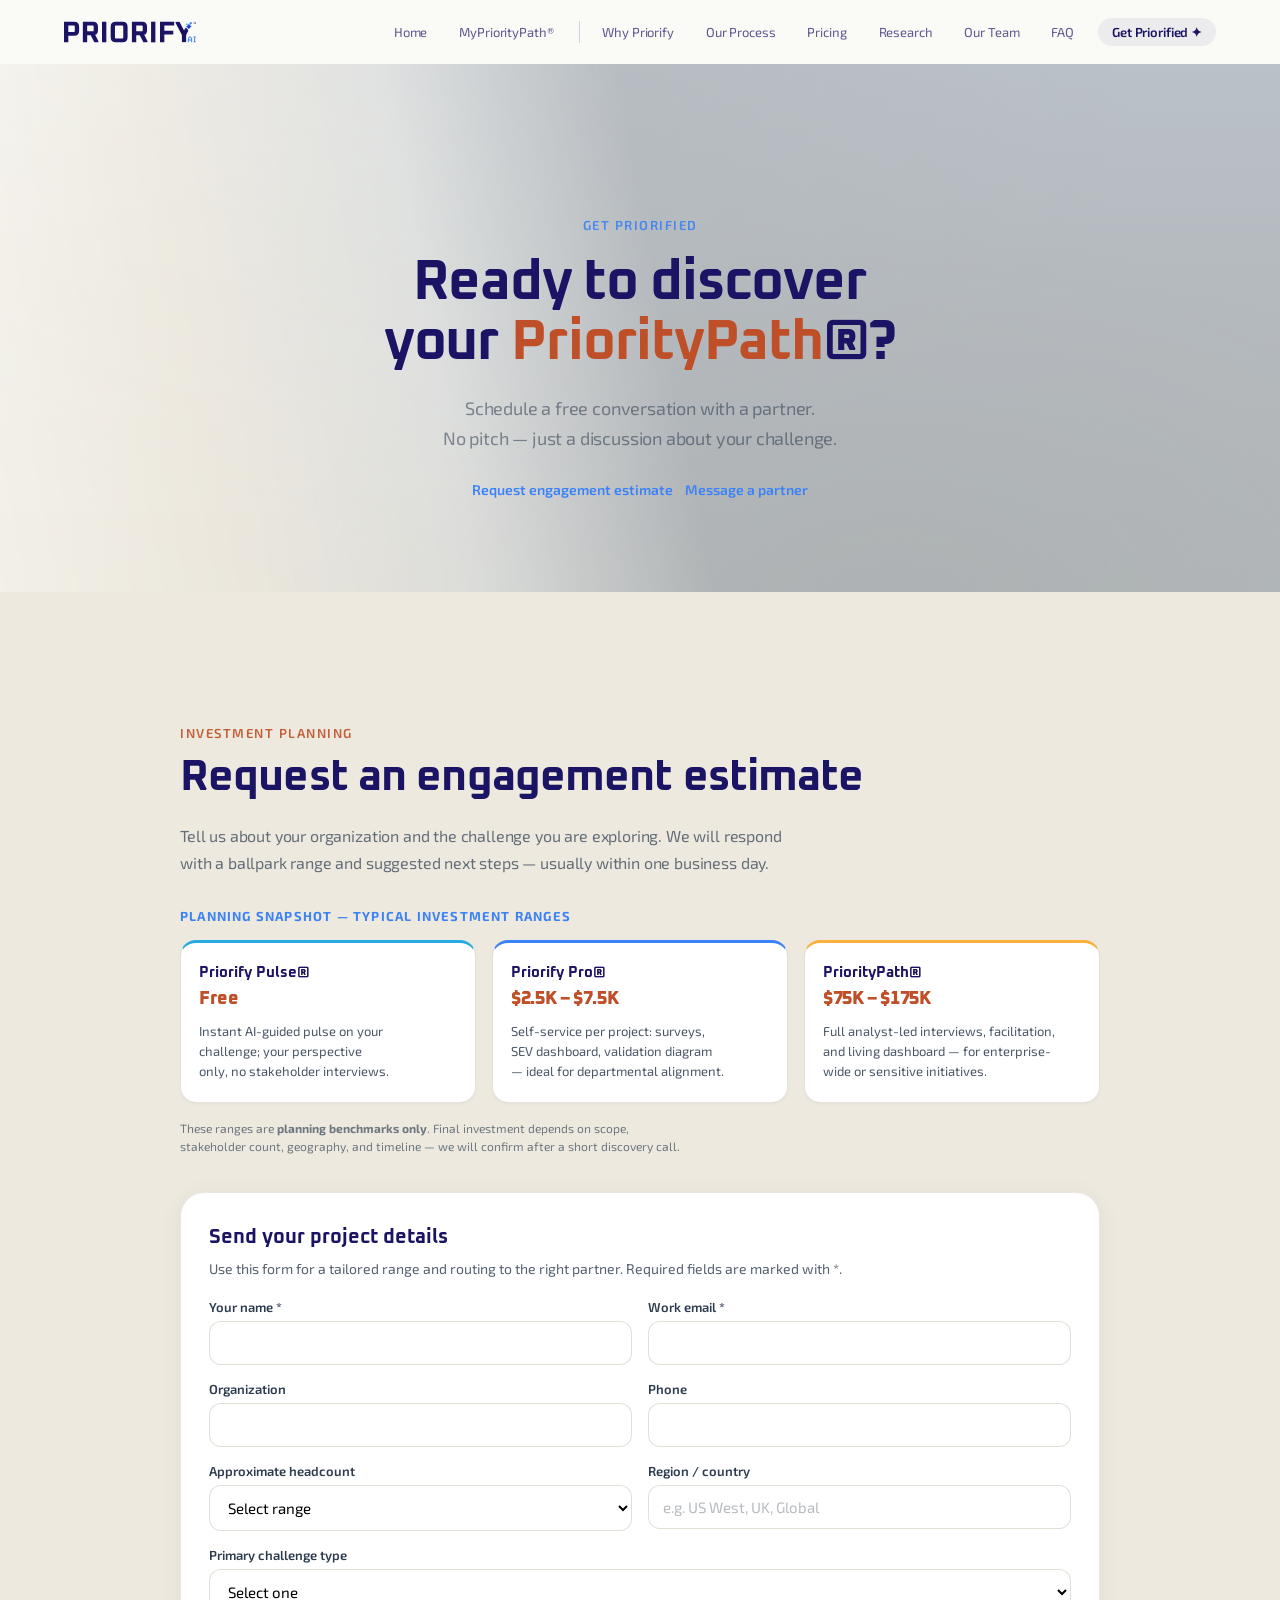
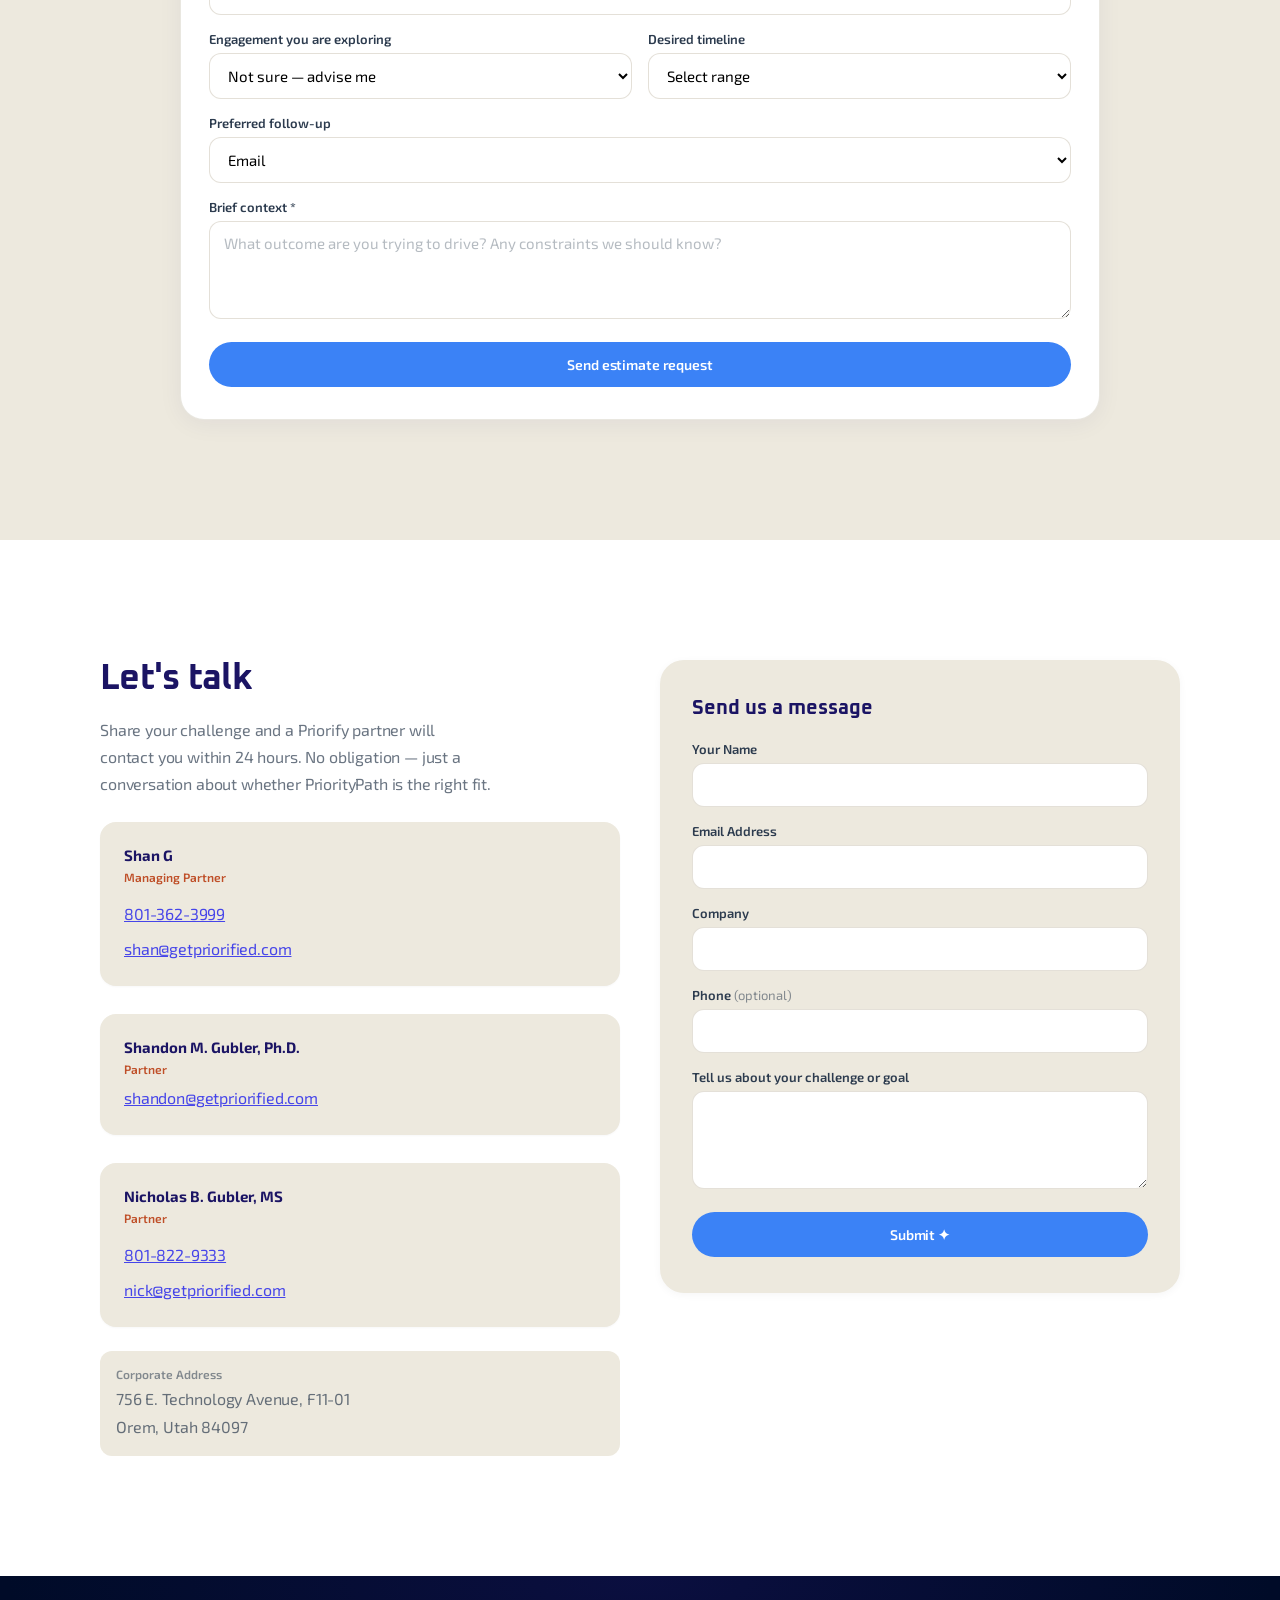
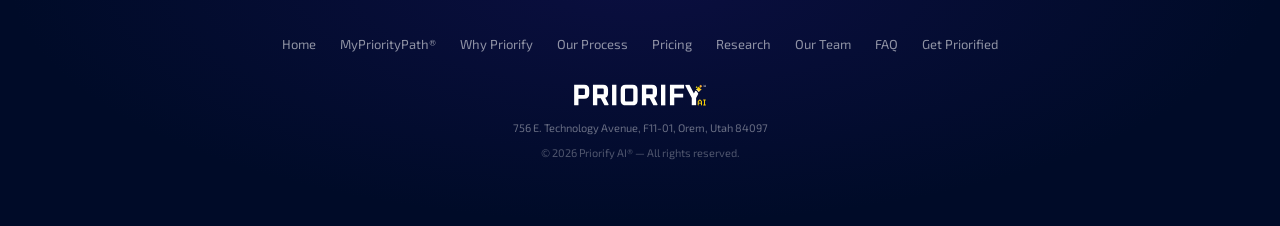
==== commit 01c89cae: "Add homepage product imagery, hero landscape background, and contact enhancements. - Layer mountain-" ====
--- a/contact/index.html
+++ b/contact/index.html
@@ -3,6 +3,8 @@
   <head>
     <meta charset="utf-8" />
     <meta name="viewport" content="width=device-width, initial-scale=1" />
+    <!-- Optional: set content to your Cloudflare Turnstile site key to show verification on both forms. Secret key stays on the server. -->
+    <meta name="priorify-turnstile-site-key" content="" />
     <script>
       window.dataLayer = window.dataLayer || [];
     </script>
@@ -150,6 +152,10 @@
                 <label for="est-hp-website">Company website</label>
                 <input id="est-hp-website" name="company_website" type="text" tabindex="-1" autocomplete="off" />
               </div>
+              <div class="contact-form__hp" aria-hidden="true">
+                <label for="est-hp-fax">Business fax</label>
+                <input id="est-hp-fax" name="hp_business_fax" type="text" tabindex="-1" autocomplete="off" />
+              </div>
 
               <div class="contact-form__field contact-form__field--split">
                 <div>
@@ -283,6 +289,10 @@
               <div class="contact-form__hp" aria-hidden="true">
                 <label for="contact-hp-website">Company website</label>
                 <input id="contact-hp-website" name="company_website" type="text" tabindex="-1" autocomplete="off" />
+              </div>
+              <div class="contact-form__hp" aria-hidden="true">
+                <label for="contact-hp-fax">Business fax</label>
+                <input id="contact-hp-fax" name="hp_business_fax" type="text" tabindex="-1" autocomplete="off" />
               </div>
               <div class="contact-form__field">
                 <label for="contact-name">Your Name</label>
--- a/css/main.css
+++ b/css/main.css
@@ -388,6 +388,21 @@
   text-align: center;
   position: relative;
   overflow: hidden;
+  isolation: isolate;
+}
+
+/* Landscape band — replace assets/images/mountain-background-2.png to match brand art (e.g. export from Slack). */
+.hero::before {
+  content: "";
+  position: absolute;
+  inset: 0;
+  background-image: url("/assets/images/mountain-background-2.png");
+  background-repeat: no-repeat;
+  background-size: cover;
+  background-position: center bottom;
+  opacity: 0.4;
+  pointer-events: none;
+  z-index: 0;
 }
 
 .hero__inner {
@@ -719,6 +734,71 @@
 }
 
 /* Process cards (home) — 5 steps with clear imagery */
+/* Home: product imagery (priorify_app_images) */
+.product-showcase__lead {
+  max-width: 720px;
+  margin: 0 auto 40px;
+}
+
+.product-showcase__grid {
+  display: grid;
+  grid-template-columns: 1fr;
+  gap: 24px;
+  list-style: none;
+  padding: 0;
+  margin: 0;
+}
+
+@media (min-width: 768px) {
+  .product-showcase__grid {
+    grid-template-columns: 1fr 1fr;
+    gap: 28px;
+  }
+}
+
+.product-showcase__figure {
+  margin: 0;
+  border-radius: 16px;
+  overflow: hidden;
+  border: 1px solid rgba(201, 194, 178, 0.45);
+  box-shadow: 0 2px 8px rgba(0, 0, 0, 0.05), 0 12px 40px rgba(27, 20, 100, 0.07);
+  background: var(--color-white);
+}
+
+.product-showcase__figure img {
+  display: block;
+  width: 100%;
+  height: auto;
+  vertical-align: bottom;
+}
+
+.product-showcase__caption {
+  padding: 12px 16px 16px;
+  font-size: 14px;
+  font-weight: 600;
+  color: var(--color-navy);
+  font-family: var(--font-heading);
+  text-align: center;
+  margin: 0;
+  background: linear-gradient(180deg, rgba(248, 250, 252, 0.6) 0%, var(--color-white) 100%);
+}
+
+.product-showcase__wide {
+  margin: 48px auto 0;
+  max-width: 1080px;
+  border-radius: 16px;
+  overflow: hidden;
+  border: 1px solid rgba(201, 194, 178, 0.45);
+  box-shadow: 0 4px 24px rgba(27, 20, 100, 0.08);
+}
+
+.product-showcase__wide img {
+  display: block;
+  width: 100%;
+  height: auto;
+  vertical-align: bottom;
+}
+
 .process-grid {
   display: grid;
   grid-template-columns: repeat(auto-fit, minmax(160px, 1fr));
@@ -2049,6 +2129,14 @@
   color: var(--color-green);
 }
 
+.form-msg--err {
+  color: #b42318;
+}
+
+.priorify-turnstile-mount {
+  margin-bottom: 14px;
+}
+
 /* Animations */
 @keyframes fadeUp {
   from {
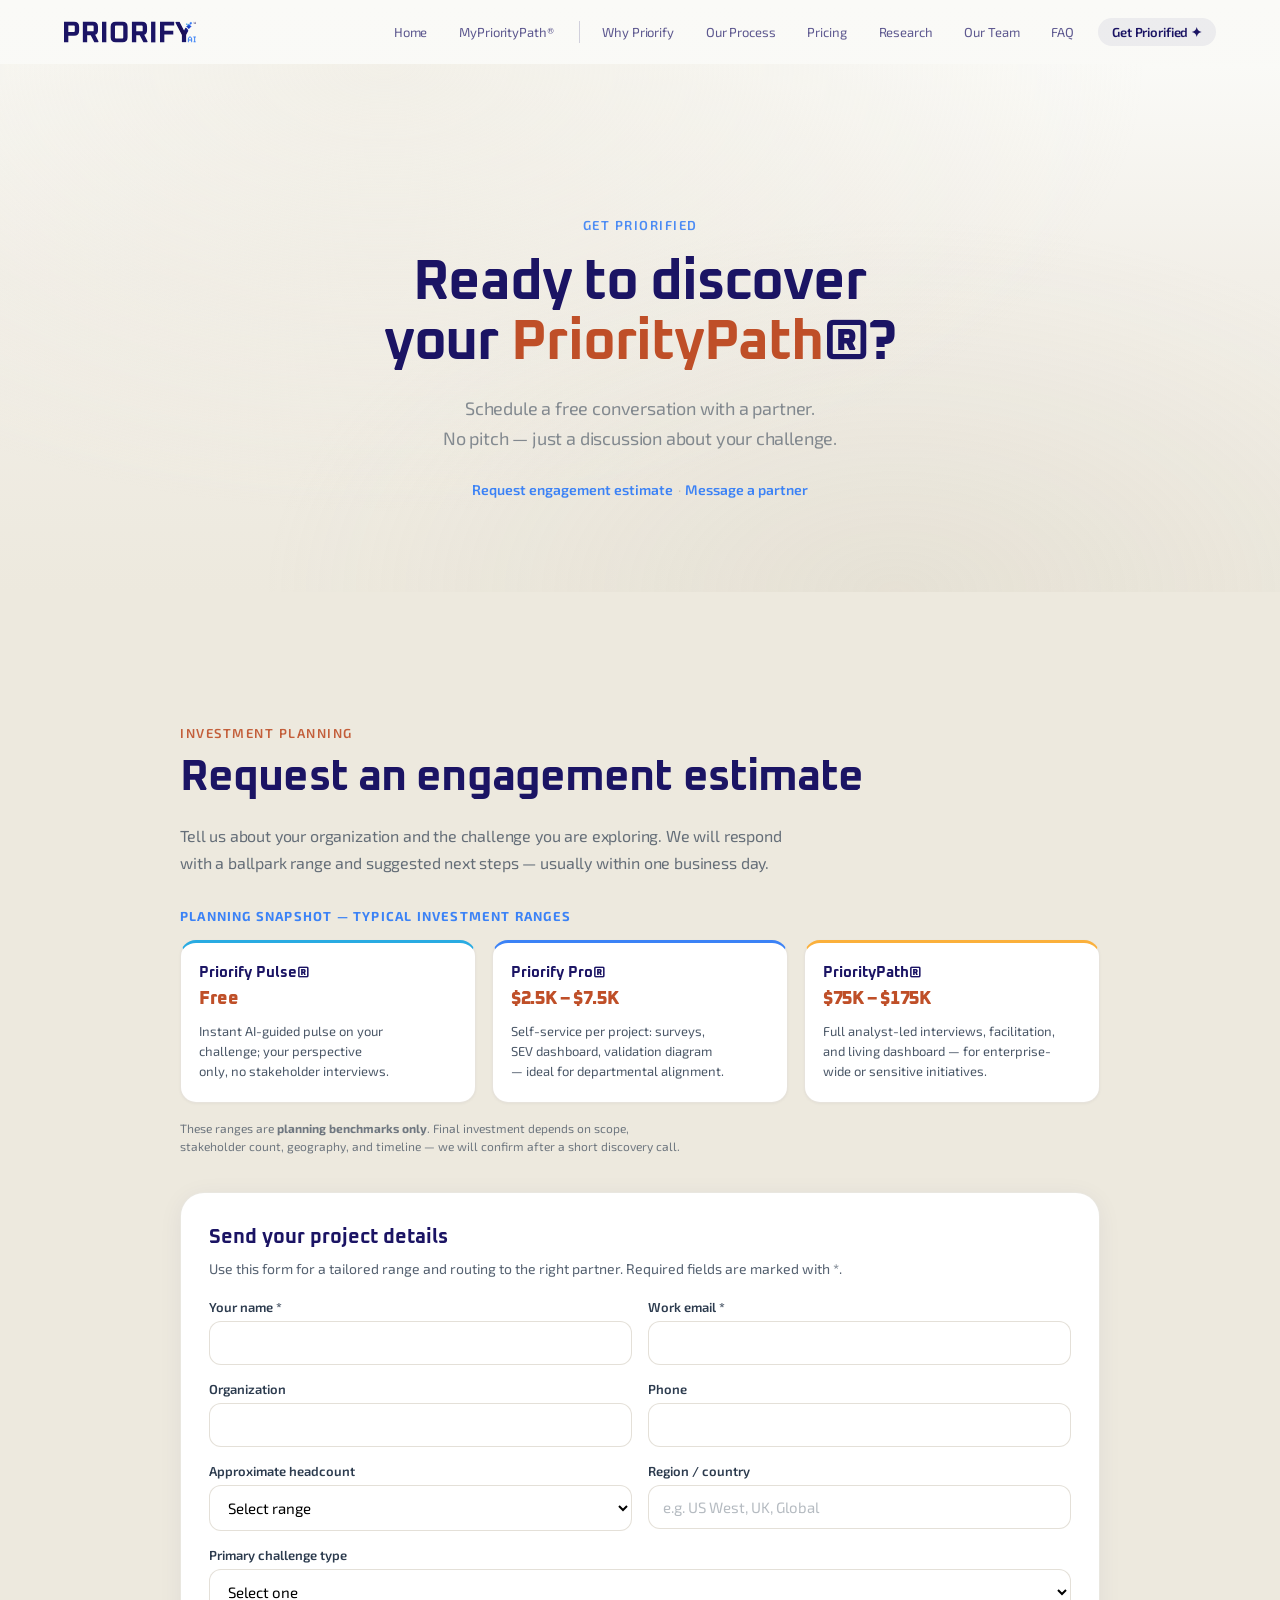
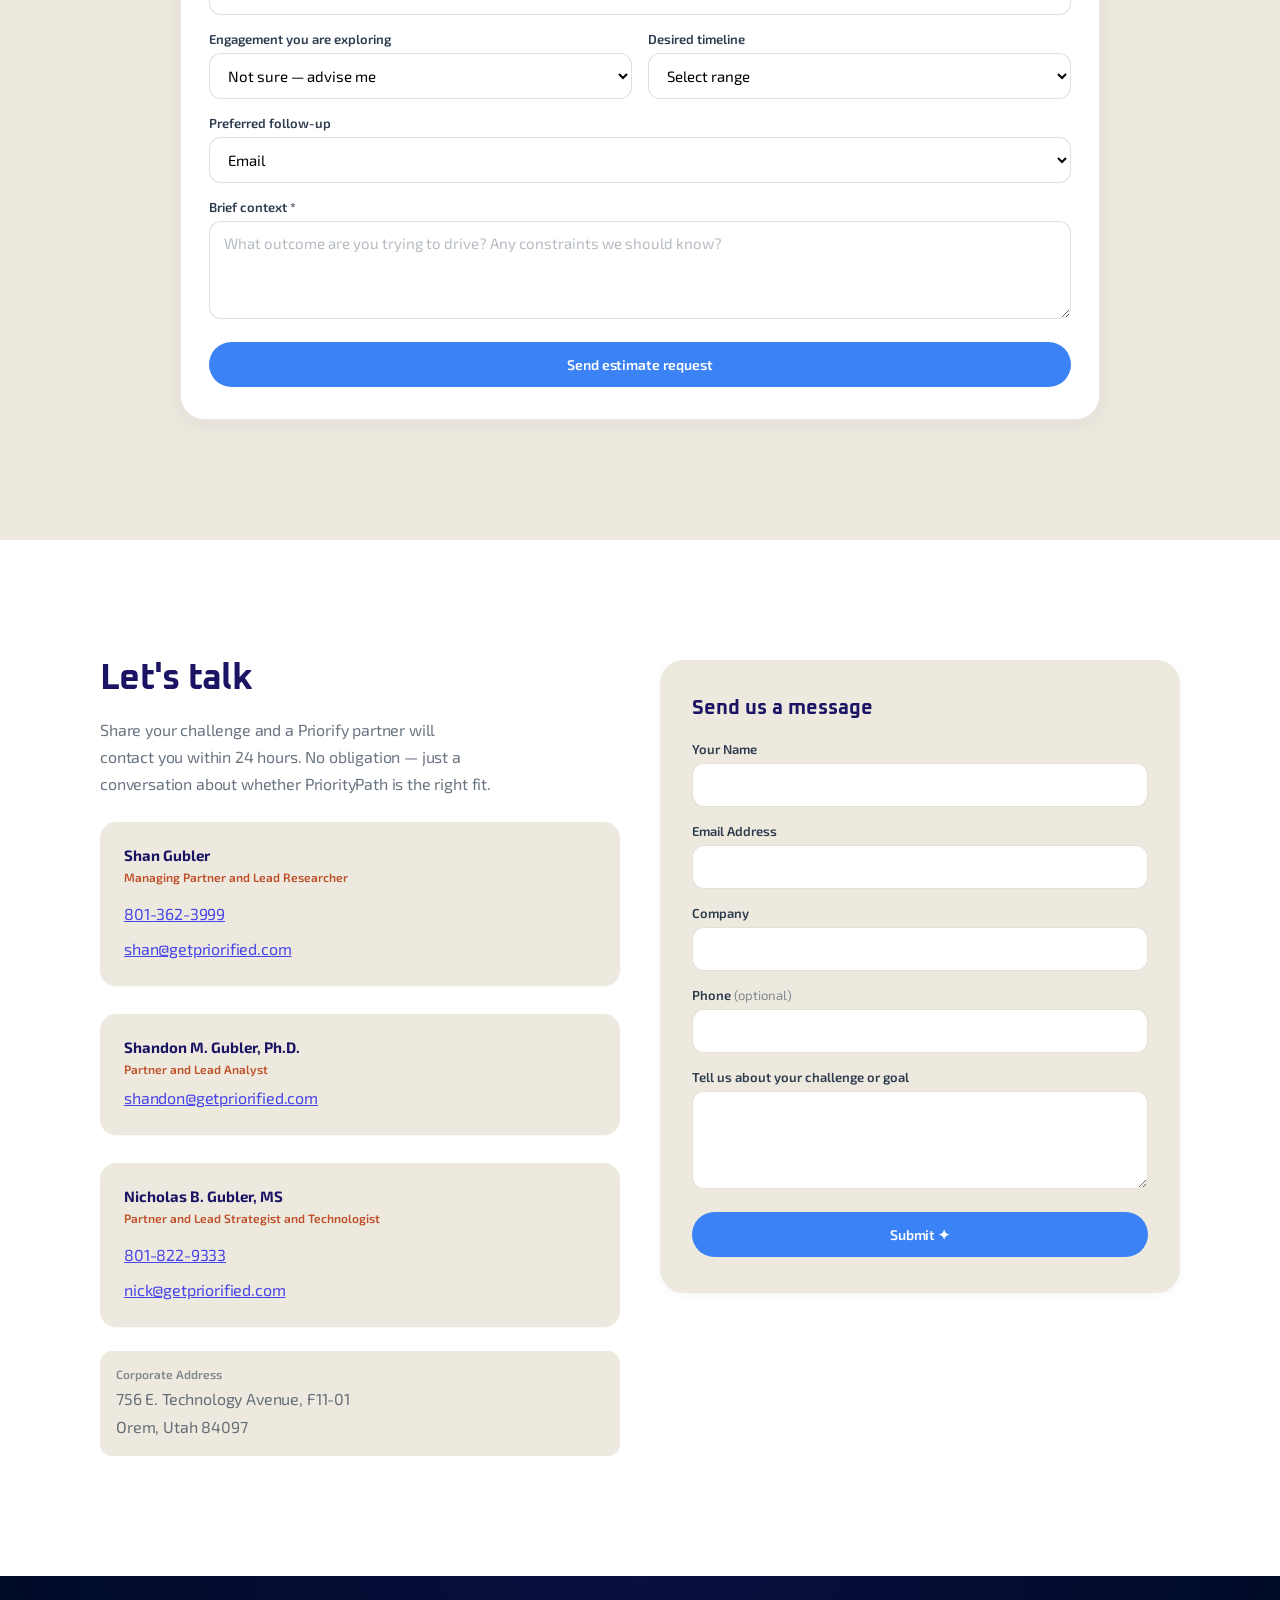
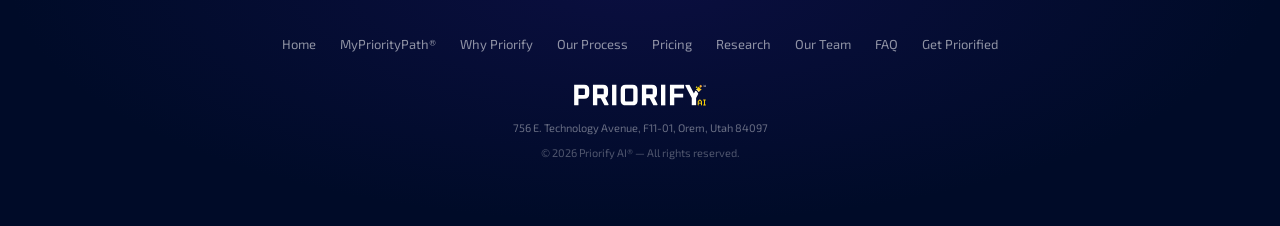
==== commit 19cea79b: "Images: landscape hero, app shots, trusted logos, team copy; PDF cover refresh script and output Mad" ====
--- a/contact/index.html
+++ b/contact/index.html
@@ -260,19 +260,19 @@
             </p>
             <div class="partner-cards">
               <article class="partner-card">
-                <h3 class="partner-card__name"><a href="/shan-g/">Shan G</a></h3>
-                <p class="partner-card__role">Managing Partner</p>
+                <h3 class="partner-card__name"><a href="/shan-g/">Shan Gubler</a></h3>
+                <p class="partner-card__role">Managing Partner and Lead Researcher</p>
                 <p class="prose" style="margin-bottom: 8px"><a href="tel:+18013623999">801-362-3999</a></p>
                 <p class="prose" style="margin: 0"><a href="mailto:shan@getpriorified.com">shan@getpriorified.com</a></p>
               </article>
               <article class="partner-card">
                 <h3 class="partner-card__name"><a href="/shandon-m-gubler/">Shandon M. Gubler, Ph.D.</a></h3>
-                <p class="partner-card__role">Partner</p>
+                <p class="partner-card__role">Partner and Lead Analyst</p>
                 <p class="prose" style="margin: 0"><a href="mailto:shandon@getpriorified.com">shandon@getpriorified.com</a></p>
               </article>
               <article class="partner-card">
                 <h3 class="partner-card__name">Nicholas B. Gubler, MS</h3>
-                <p class="partner-card__role">Partner</p>
+                <p class="partner-card__role">Partner and Lead Strategist and Technologist</p>
                 <p class="prose" style="margin-bottom: 8px"><a href="tel:+18018229333">801-822-9333</a></p>
                 <p class="prose" style="margin: 0"><a href="mailto:nick@getpriorified.com">nick@getpriorified.com</a></p>
               </article>
--- a/css/main.css
+++ b/css/main.css
@@ -391,8 +391,8 @@
   isolation: isolate;
 }
 
-/* Landscape band — replace assets/images/mountain-background-2.png to match brand art (e.g. export from Slack). */
-.hero::before {
+/* Landscape band — only on heroes with .hero--landscape (home + MyPriorityPath). Other pages keep the original flat gradient. */
+.hero.hero--landscape::before {
   content: "";
   position: absolute;
   inset: 0;
@@ -400,7 +400,7 @@
   background-repeat: no-repeat;
   background-size: cover;
   background-position: center bottom;
-  opacity: 0.4;
+  opacity: 0.52;
   pointer-events: none;
   z-index: 0;
 }
@@ -881,7 +881,7 @@
   -webkit-overflow-scrolling: touch;
 }
 
-/* Trusted — name grid (replace with logo images when brand approves) */
+/* Trusted — logo row. Boeing, NASA, GE, 3M: Simple Icons (CC0). Microsoft: classic four-square mark. ExxonMobil, Mayo Clinic, U.S. Army: typographic placeholders — swap for official media-kit SVGs when legal approves. Trademarks belong to each organization. */
 .trusted {
   margin-top: 64px;
   padding-top: 36px;
@@ -931,20 +931,14 @@
   margin: 0;
 }
 
-.trusted__name {
+.trusted__logo-tile {
   display: flex;
   align-items: center;
   justify-content: center;
   text-align: center;
-  min-height: 56px;
+  min-height: 64px;
   height: 100%;
-  padding: 12px 10px;
-  font-size: clamp(14px, 1.85vw, 16px);
-  font-weight: 700;
-  font-family: var(--font-heading);
-  letter-spacing: -0.02em;
-  line-height: 1.2;
-  color: var(--color-navy);
+  padding: 14px 16px;
   background: linear-gradient(180deg, rgba(255, 255, 255, 0.95) 0%, rgba(248, 250, 252, 0.98) 100%);
   border: 1px solid rgba(27, 20, 100, 0.12);
   border-radius: 14px;
@@ -952,8 +946,17 @@
   transition: border-color 0.2s ease, box-shadow 0.2s ease;
 }
 
+.trusted__logo-tile img {
+  max-width: 100%;
+  max-height: 38px;
+  width: auto;
+  height: auto;
+  object-fit: contain;
+  display: block;
+}
+
 @media (hover: hover) and (pointer: fine) {
-  .trusted__logos li:hover .trusted__name {
+  .trusted__logos li:hover .trusted__logo-tile {
     border-color: rgba(59, 130, 246, 0.35);
     box-shadow: 0 2px 8px rgba(59, 130, 246, 0.1);
   }
@@ -1531,9 +1534,9 @@
 
 @media (min-width: 768px) {
   .process-detail--split {
-    grid-template-columns: minmax(200px, 240px) 1fr;
+    grid-template-columns: minmax(260px, 400px) 1fr;
     gap: 40px;
-    align-items: center;
+    align-items: start;
   }
 }
 
@@ -1549,7 +1552,7 @@
   text-align: center;
 }
 
-.process-detail__figure img[src*="process-step"] {
+.process-detail__figure:not(.process-detail__figure--app) img[src*="process-step"] {
   width: 100%;
   max-width: 200px;
   height: auto;
@@ -1557,6 +1560,42 @@
   object-fit: contain;
   display: block;
   margin: 0 auto;
+}
+
+.process-detail__figure--app {
+  position: relative;
+  padding: 18px 16px 20px;
+  text-align: center;
+}
+
+.process-detail__figure--app .process-detail__app-shot {
+  width: 100%;
+  max-width: 420px;
+  height: auto;
+  border-radius: 14px;
+  display: block;
+  margin: 0 auto;
+  box-shadow: 0 10px 36px rgba(27, 20, 100, 0.12);
+  border: 1px solid rgba(27, 20, 100, 0.08);
+}
+
+.process-detail__figure--app .process-detail__step-icon {
+  position: absolute;
+  top: 14px;
+  left: 14px;
+  width: 52px;
+  height: 52px;
+  padding: 8px;
+  background: var(--color-white);
+  border-radius: 14px;
+  box-shadow: 0 2px 12px rgba(0, 0, 0, 0.08);
+  object-fit: contain;
+}
+
+@media (min-width: 768px) {
+  .process-detail__figure--app .process-detail__app-shot {
+    max-width: 100%;
+  }
 }
 
 .process-detail__meta {
